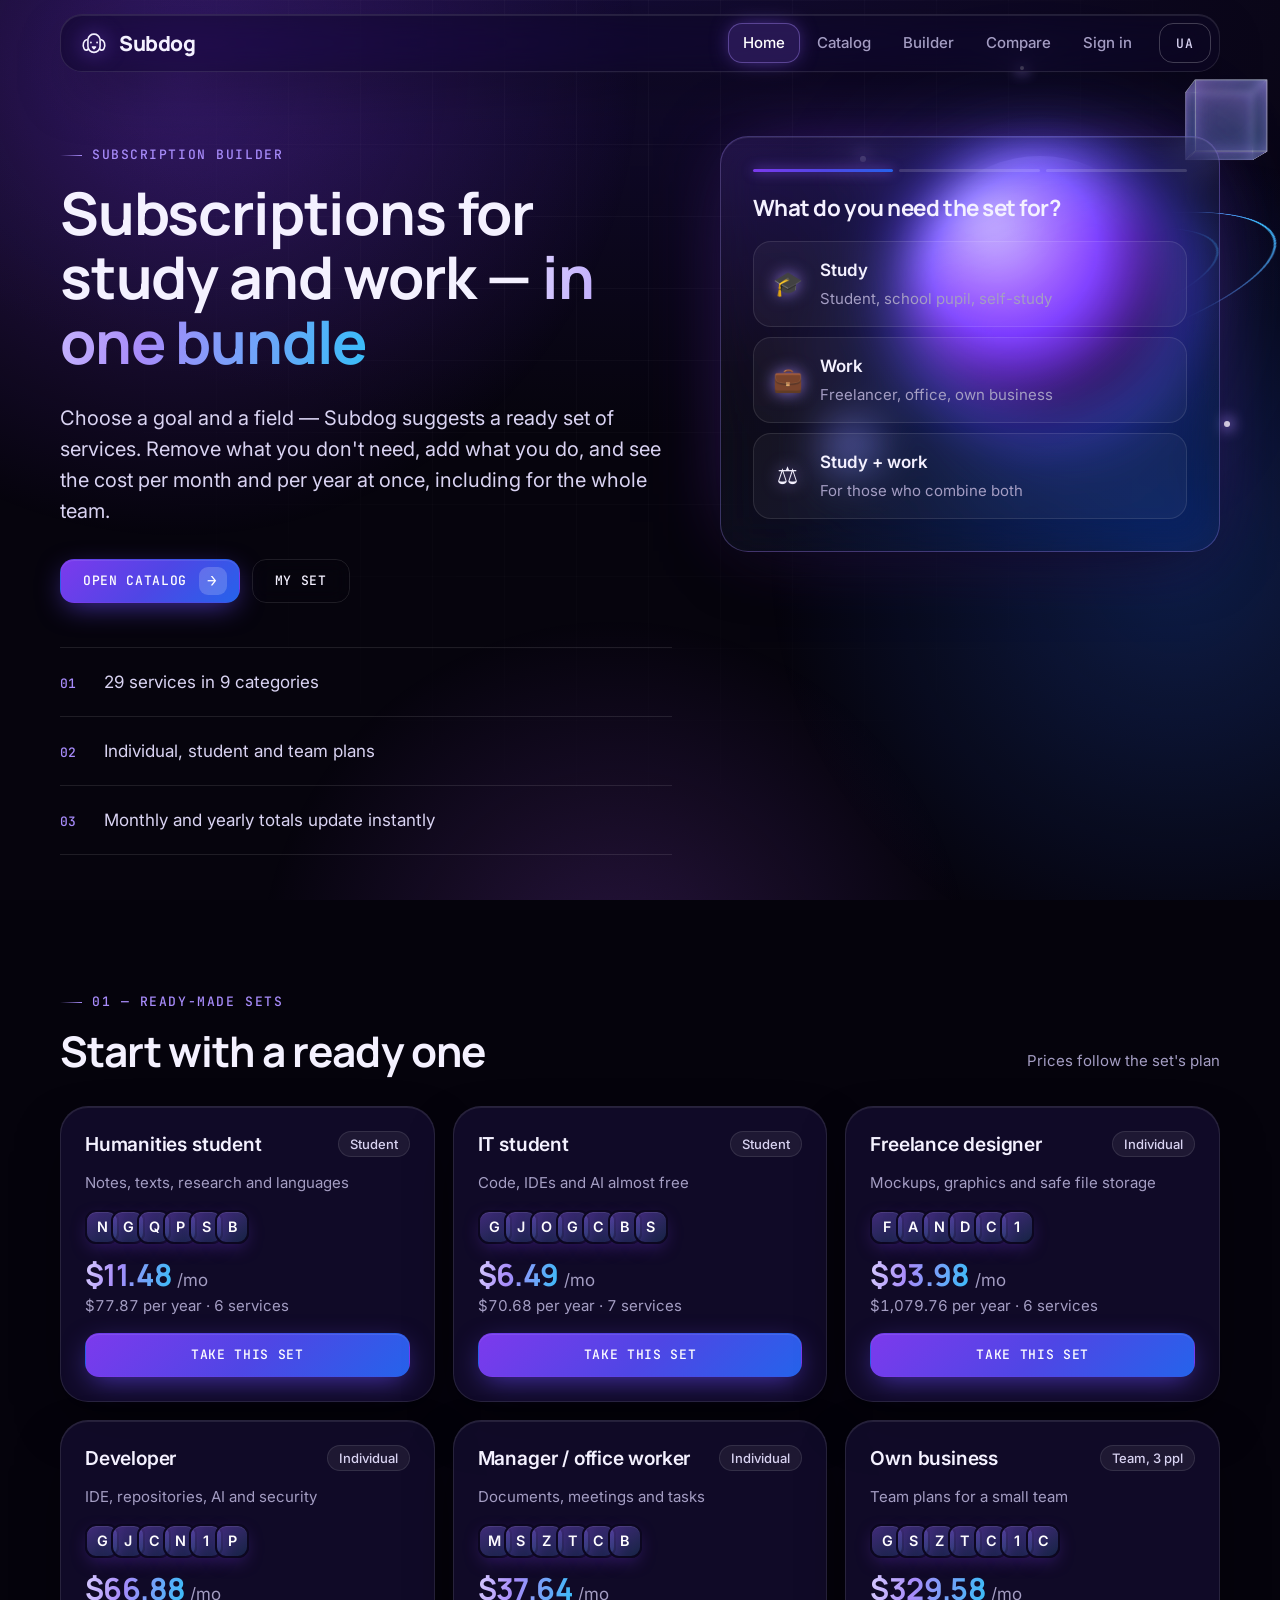
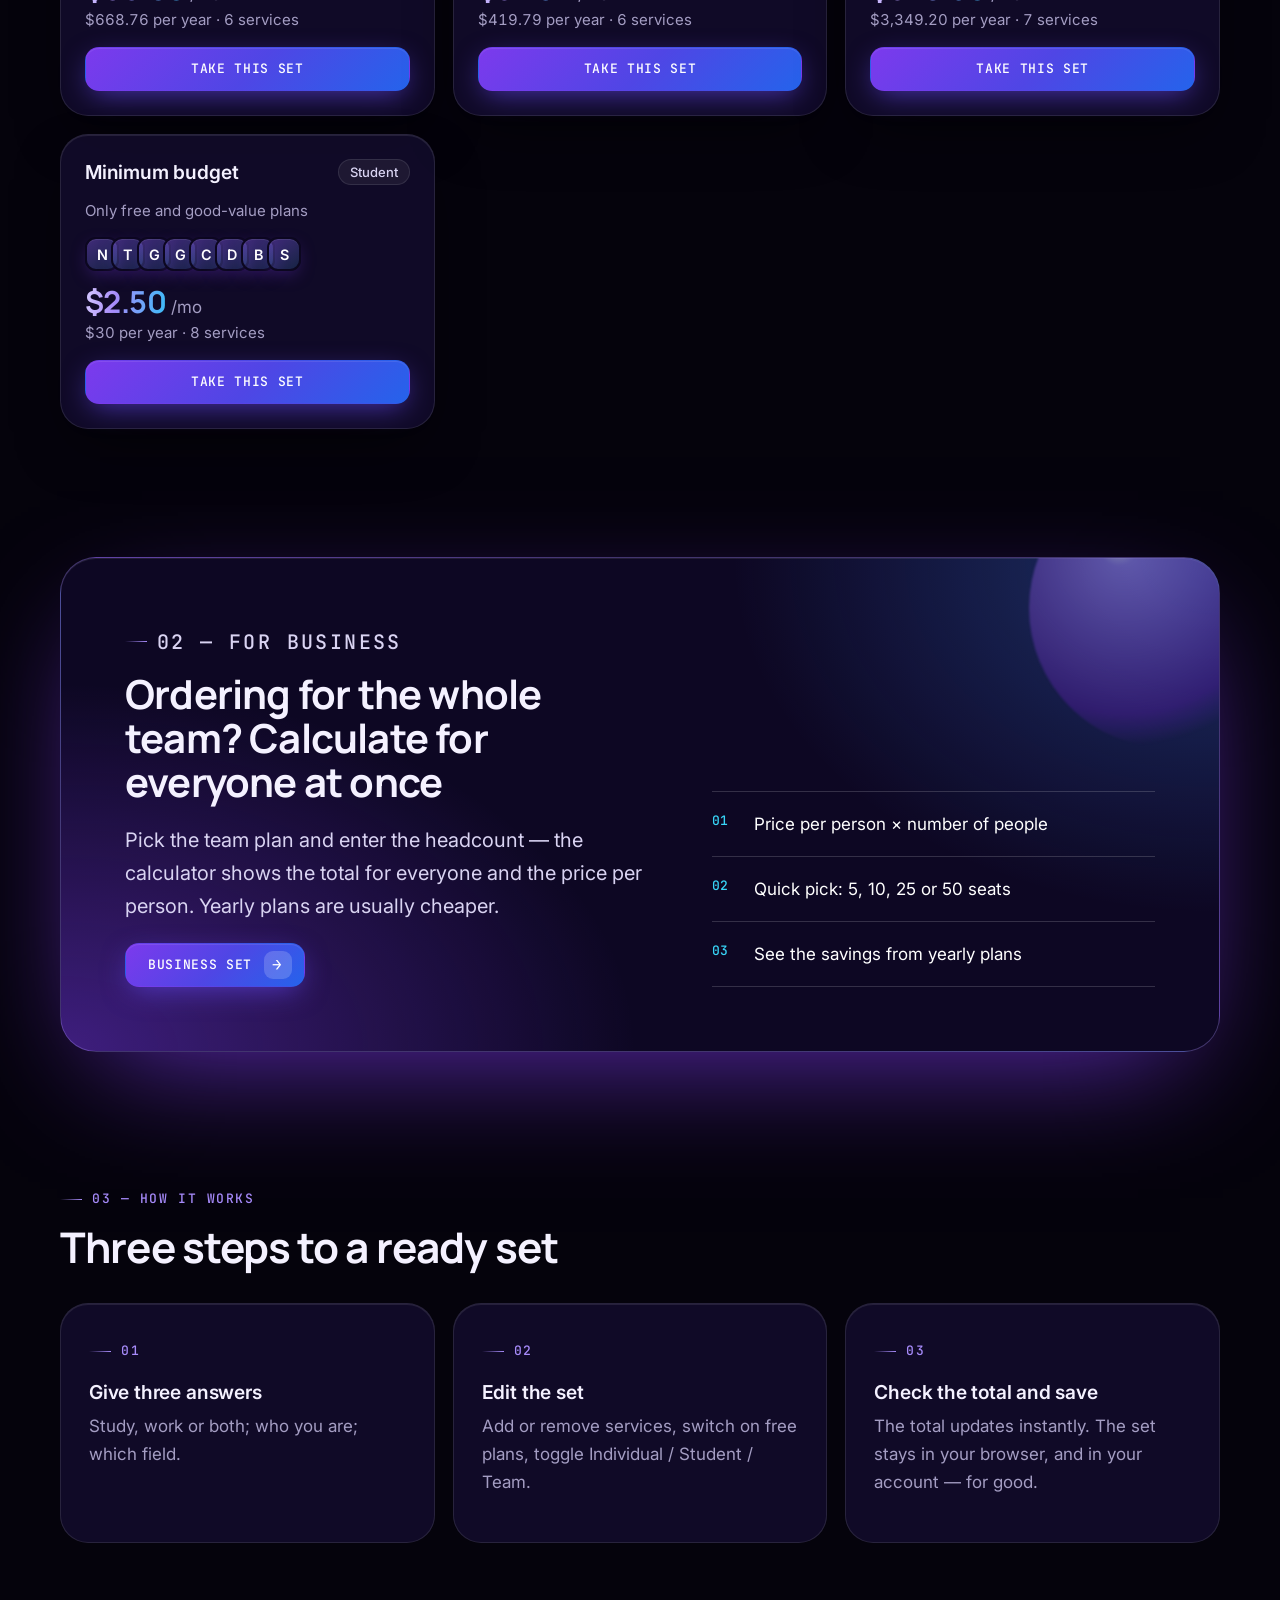
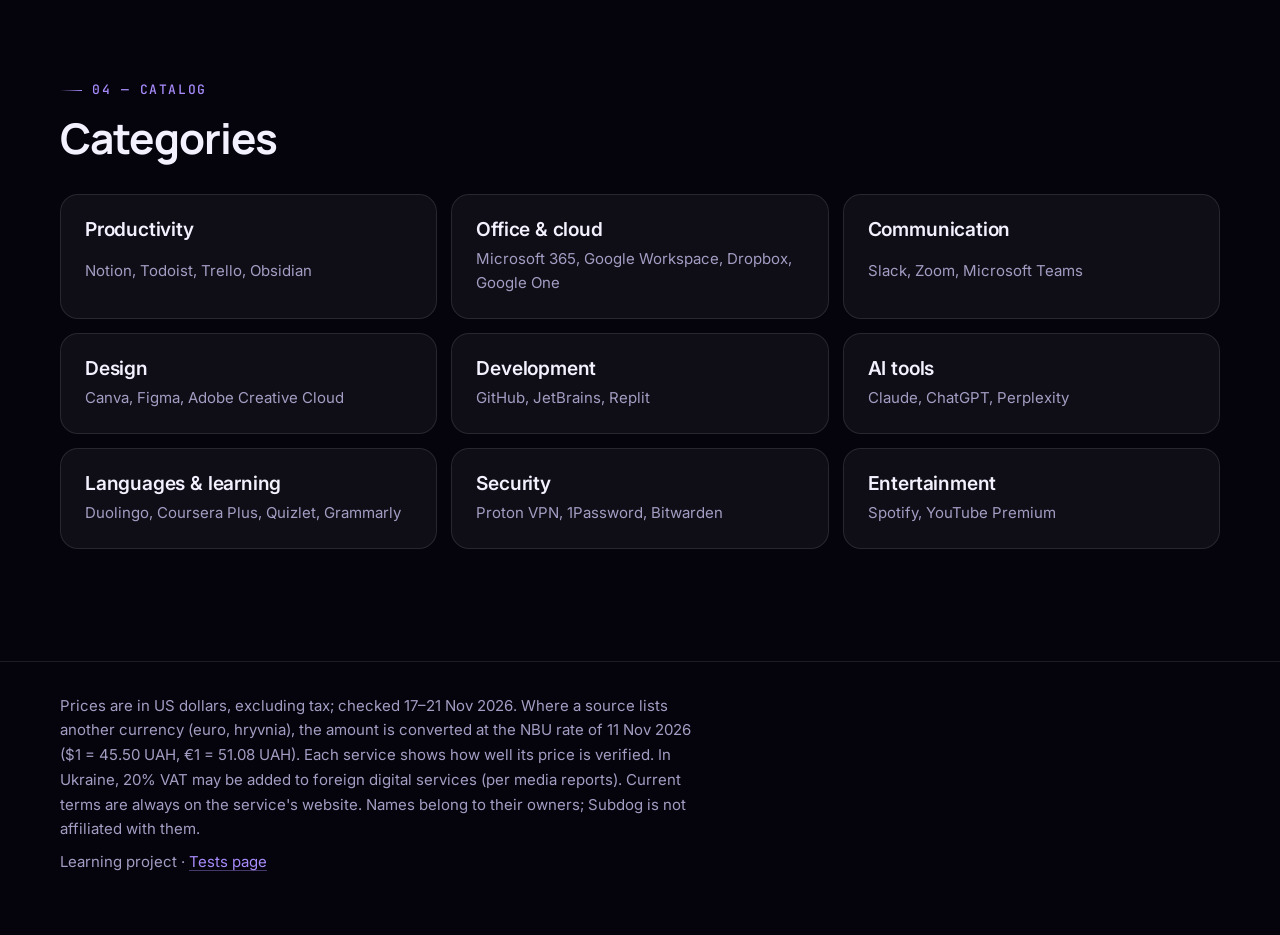
==== index.html @ c16bf285 "Move site files to the repository root so index.html is served at / Adds .gitignore (server-data, .v" ====
<!doctype html>
<html lang="uk">
<head>
  <meta charset="utf-8">
  <meta name="viewport" content="width=device-width, initial-scale=1">
  <title>Subdog — конструктор комплекту підписок</title>
  <meta name="description" content="Оберіть мету й сферу — Subdog збере комплект підписок для навчання й роботи та порахує вартість на місяць і на рік, у тому числі для команди.">
  <meta name="theme-color" content="#05030c">
  <link rel="icon" href="data:image/svg+xml,%3Csvg xmlns='http://www.w3.org/2000/svg' viewBox='0 0 100 100'%3E%3Ctext y='.9em' font-size='90'%3E%F0%9F%90%B6%3C/text%3E%3C/svg%3E">

  <!-- Manrope (заголовки), Inter (текст), JetBrains Mono (підписи) — усі мають кирилицю. Без інтернету працюють запасні Helvetica Neue / Arial. -->
  <link rel="preconnect" href="https://fonts.googleapis.com">
  <link rel="preconnect" href="https://fonts.gstatic.com" crossorigin>
  <link rel="stylesheet" href="https://fonts.googleapis.com/css2?family=Manrope:wght@500;600;700;800&amp;family=Inter:wght@300;400;500;600&amp;family=JetBrains+Mono:wght@400;500&amp;display=swap">

  <link rel="stylesheet" href="css/tokens.css">
  <link rel="stylesheet" href="css/base.css">
  <link rel="stylesheet" href="css/components.css">
  <link rel="stylesheet" href="css/pages.css">
</head>
<body>
  <div class="ambient" aria-hidden="true"><span class="blob b1"></span><span class="blob b2"></span><span class="blob b3"></span><span class="grid-lines"></span><span class="grain"></span></div>
  <a class="skip" href="#app" data-i18n="Перейти до вмісту">Перейти до вмісту</a>

  <header class="site-header" id="siteHeader">
    <div class="wrap">
      <div class="bar">
        <a class="logo" href="#/" aria-label="Subdog — на головну" data-i18n-label="Subdog — на головну">
          <svg viewBox="0 0 32 32" fill="none" stroke="currentColor" stroke-width="1.7" stroke-linecap="round" stroke-linejoin="round" aria-hidden="true">
            <path d="M8 12.5c-3 .8-4.6 5.5-2.6 9.5 1 2 3.4 2.2 4.4.4"/>
            <path d="M24 12.5c3 .8 4.6 5.5 2.6 9.5-1 2-3.4 2.2-4.4.4"/>
            <path d="M9.5 12c1-3.4 3.9-5.5 6.5-5.5s5.5 2.1 6.5 5.5v7.5c0 3.9-3 6.5-6.5 6.5s-6.5-2.6-6.5-6.5z"/>
            <circle cx="12.7" cy="15.5" r="1" fill="currentColor" stroke="none"/>
            <circle cx="19.3" cy="15.5" r="1" fill="currentColor" stroke="none"/>
            <path d="M14.4 20.2h3.2l-1.6 1.9z" fill="currentColor"/>
          </svg>
          Subdog
        </a>
        <button class="menu-btn" id="menuBtn" type="button" aria-expanded="false" aria-controls="nav">Меню</button>
        <nav class="nav" id="nav" aria-label="Основна навігація" data-i18n-label="Основна навігація"></nav>
        <button class="lang-btn" id="langBtn" type="button" aria-label="Switch to English" title="English">EN</button>
      </div>
    </div>
  </header>

  <main id="app" tabindex="-1"><div class="wrap"><p class="muted" data-i18n="Завантаження…">Завантаження…</p></div></main>

  <footer class="site-footer">
    <div class="wrap">
      <p id="footNote">Ціни орієнтовні — звіряйте їх на сайтах сервісів. Назви належать їхнім власникам; Subdog з ними не пов'язаний.</p>
      <p><span data-i18n="Навчальний проєкт">Навчальний проєкт</span> · <a href="tests.html" data-i18n="Сторінка тестів">Сторінка тестів</a></p>
    </div>
  </footer>

  <dialog id="dlg" aria-labelledby="dlgTitle"></dialog>
  <div id="toast" role="status" aria-live="polite"></div>

  <script src="data/catalog.js"></script>
  <script src="js/calc.js"></script>
  <script src="js/i18n.js"></script>
  <script src="js/api.js"></script>
  <script src="js/app.js"></script>
</body>
</html>
---- css/tokens.css ----
/* 1. ТОКЕНИ — кольори, шрифти, розміри, радіуси, ефекти.
   Стиль: темний «преміум-AI»: майже чорний фон із глибоким фіолетовим, світіння violet + electric blue,
   скляні (glassmorphism) поверхні, великі виразні заголовки. */
:root {
  color-scheme: dark;

  /* Тло й поверхні */
  --bg: #05030c;
  --bg-2: #0c0720;
  --glass: rgba(255, 255, 255, 0.045);
  --glass-2: rgba(255, 255, 255, 0.08);
  --soft: rgba(255, 255, 255, 0.06);

  /* Текст і лінії */
  --ink: #f4f1ff;
  --ink-2: #d9d3f2;
  --muted: #a49dc3;               /* контраст на фоні ≈ 8:1 */
  --line: rgba(255, 255, 255, 0.1);
  --line-strong: rgba(255, 255, 255, 0.22);

  /* Акценти */
  --violet: #8b5cf6;
  --violet-2: #a78bfa;
  --blue: #3b82f6;
  --cyan: #38d5f8;
  --grad: linear-gradient(135deg, #7c3aed 0%, #4f46e5 52%, #2563eb 100%);
  --grad-text: linear-gradient(100deg, #d8ccff 0%, #a78bfa 38%, #38bdf8 100%);
  --glow-violet: 0 0 48px rgba(124, 58, 237, 0.5);
  --glow-blue: 0 0 48px rgba(59, 130, 246, 0.4);

  /* Стани */
  --good-bg: rgba(56, 213, 248, 0.14);
  --good: #7be3fb;
  --warn-bg: rgba(251, 191, 36, 0.14);
  --warn: #fcd34d;
  --bad-bg: rgba(251, 113, 133, 0.14);
  --bad: #fda4af;

  /* Шрифти: Manrope — заголовки (геометричний, з кирилицею), Inter — текст, JetBrains Mono — підписи */
  --font-display: "Manrope", "Inter", "Helvetica Neue", Arial, sans-serif;
  --font-sans: "Inter", "Helvetica Neue", Helvetica, Arial, "Segoe UI", system-ui, sans-serif;
  --font-mono: "JetBrains Mono", ui-monospace, "SF Mono", Consolas, monospace;

  --ls-display: -0.02em;
  --ls-text: -0.01em;

  /* Розміри тексту */
  --fs-xs: 0.8125rem;
  --fs-sm: 0.9375rem;
  --fs-base: 1.0625rem;
  --fs-lg: 1.25rem;
  --fs-h3: 1.2rem;
  --fs-h2: clamp(1.5rem, 3.3vw, 2.7rem);
  --fs-h1: clamp(1.9rem, 6vw, 4.2rem);

  /* Форма й ритм */
  --r-s: 12px;
  --r-m: 18px;
  --r-l: 28px;
  --gutter: 20px;
  --max: 1200px;
  --tap: 44px;

  /* Скло */
  --glass-blur: blur(22px) saturate(150%);
  --glass-edge: inset 0 1px 0 rgba(255, 255, 255, 0.09);
  --shadow-float: 0 24px 60px -20px rgba(0, 0, 0, 0.7);
  --ease: cubic-bezier(0.22, 1, 0.36, 1);
}
---- css/base.css ----
/* 2. БАЗА — скидання, типографіка, амбієнтне тло, доступність. */
*, *::before, *::after { box-sizing: border-box; }
html { scroll-behavior: smooth; -webkit-text-size-adjust: 100%; background: var(--bg); }
body {
  margin: 0;
  background: var(--bg);
  color: var(--ink);
  font: 400 var(--fs-base)/1.65 var(--font-sans);
  -webkit-font-smoothing: antialiased;
  text-rendering: optimizeLegibility;
  min-height: 100vh;
  overflow-x: hidden;
}
h1, h2, h3, h4 { margin: 0 0 0.5em; text-transform: none; }
h1, h2 { font-family: var(--font-display); font-weight: 700; letter-spacing: var(--ls-display); line-height: 1.1; overflow-wrap: break-word; hyphens: manual; font-kerning: normal; }
h1 { font-size: var(--fs-h1); }
h2 { font-size: var(--fs-h2); }
h3 { font-size: var(--fs-h3); font-weight: 600; letter-spacing: var(--ls-text); line-height: 1.25; }
p { margin: 0 0 1em; }
a { color: var(--violet-2); text-decoration-color: rgba(167, 139, 250, 0.4); text-underline-offset: 3px; transition: color 0.2s; }
a:hover { color: #fff; text-decoration-color: currentColor; }
s { color: var(--muted); }
b, strong { font-weight: 600; }
.muted { color: var(--muted); }
.small { font-size: var(--fs-sm); }
.num { font-variant-numeric: tabular-nums; }
.grad { background: var(--grad-text); -webkit-background-clip: text; background-clip: text; color: transparent; -webkit-text-fill-color: transparent; }
::selection { background: rgba(139, 92, 246, 0.5); color: #fff; }

:focus-visible { outline: 2px solid var(--cyan); outline-offset: 3px; border-radius: 8px; }
main:focus { outline: none; }
.skip { position: absolute; left: -999px; top: 8px; background: #fff; color: #000; padding: 10px 14px; border-radius: var(--r-s); z-index: 100; }
.skip:focus { left: 8px; }
.wrap { max-width: var(--max); margin: 0 auto; padding: 0 var(--gutter); }

main { display: block; position: relative; z-index: 1; padding: 24px 0 112px; min-height: 70vh; }

/* Амбієнтне світло: два дрейфуючі сяйва, тонка сітка й зерно */
.ambient { position: fixed; inset: 0; z-index: 0; overflow: hidden; pointer-events: none; background: radial-gradient(120% 80% at 50% 0%, #120a30 0%, var(--bg) 60%); }
.ambient .blob { position: absolute; border-radius: 50%; will-change: transform; }
.ambient .b1 { width: 72vmax; height: 72vmax; left: -22vmax; top: -30vmax; background: radial-gradient(closest-side, rgba(124, 58, 237, 0.34), transparent); animation: drift1 28s ease-in-out infinite alternate; }
.ambient .b2 { width: 64vmax; height: 64vmax; right: -24vmax; top: 12vmax; background: radial-gradient(closest-side, rgba(37, 99, 235, 0.26), transparent); animation: drift2 34s ease-in-out infinite alternate; }
.ambient .b3 { width: 56vmax; height: 56vmax; left: 20vmax; bottom: -34vmax; background: radial-gradient(closest-side, rgba(168, 85, 247, 0.2), transparent); animation: drift1 40s ease-in-out infinite alternate-reverse; }
.ambient .grid-lines { position: absolute; inset: 0; background-image: linear-gradient(rgba(255, 255, 255, 0.035) 1px, transparent 1px), linear-gradient(90deg, rgba(255, 255, 255, 0.035) 1px, transparent 1px); background-size: 72px 72px; -webkit-mask-image: radial-gradient(ellipse at 50% 20%, #000 0%, transparent 72%); mask-image: radial-gradient(ellipse at 50% 20%, #000 0%, transparent 72%); }
.ambient .grain { position: absolute; inset: 0; opacity: 0.08; mix-blend-mode: overlay; background-image: url("data:image/svg+xml;utf8,<svg xmlns='http://www.w3.org/2000/svg' width='160' height='160'><filter id='n'><feTurbulence type='fractalNoise' baseFrequency='.8' numOctaves='2' stitchTiles='stitch'/><feColorMatrix values='0 0 0 0 1  0 0 0 0 1  0 0 0 0 1  0 0 0 .6 0'/></filter><rect width='100%' height='100%' filter='url(%23n)'/></svg>"); }
@keyframes drift1 { from { transform: translate3d(0, 0, 0) scale(1); } to { transform: translate3d(8vmax, 6vmax, 0) scale(1.12); } }
@keyframes drift2 { from { transform: translate3d(0, 0, 0) scale(1.05); } to { transform: translate3d(-8vmax, 4vmax, 0) scale(0.95); } }

/* Скролбари у стилі теми */
/* Chrome/Edge: повністю свій скролбар (без стрілок). Firefox: стандартні властивості. */
::-webkit-scrollbar { width: 12px; height: 12px; }
::-webkit-scrollbar-button { display: none; width: 0; height: 0; }
::-webkit-scrollbar-track { background: transparent; }
::-webkit-scrollbar-thumb { background: rgba(167, 139, 250, 0.32); border-radius: 10px; border: 3px solid transparent; background-clip: padding-box; }
::-webkit-scrollbar-thumb:hover { background: rgba(167, 139, 250, 0.6); background-clip: padding-box; }
::-webkit-scrollbar-corner { background: transparent; }
@supports not selector(::-webkit-scrollbar) {
  * { scrollbar-width: thin; scrollbar-color: rgba(167, 139, 250, 0.4) transparent; }
}

@media (max-width: 600px) {
  :root { --gutter: 16px; }
  main { padding-bottom: 72px; }
}
@media (prefers-reduced-motion: reduce) {
  html { scroll-behavior: auto; }
  * { transition: none !important; animation: none !important; }
}
---- css/components.css ----
/* 3. КОМПОНЕНТИ — скляні картки, кнопки зі світінням, форми, теги, таблиці, діалог. */

/* ---------- Кнопки ---------- */
.btn {
  appearance: none; position: relative; display: inline-flex; align-items: center; justify-content: center; gap: 10px;
  min-height: var(--tap); padding: 0 22px; border: 1px solid var(--line); border-radius: 14px;
  background: var(--glass-2); color: var(--ink); cursor: pointer; text-decoration: none; line-height: 1.2;
  font: 500 var(--fs-xs)/1.2 var(--font-mono); text-transform: uppercase; letter-spacing: 0.05em;
  -webkit-backdrop-filter: blur(10px); backdrop-filter: blur(10px); box-shadow: var(--glass-edge);
  transition: transform 0.25s var(--ease), box-shadow 0.25s var(--ease), border-color 0.25s, background 0.25s, filter 0.25s;
}
.btn:hover { color: #fff; border-color: rgba(167, 139, 250, 0.6); background: rgba(139, 92, 246, 0.16); transform: translateY(-2px); box-shadow: var(--glass-edge), 0 10px 30px -8px rgba(124, 58, 237, 0.55); }
.btn:active { transform: translateY(0); }
.btn.primary { background: var(--grad); border-color: transparent; color: #fff; box-shadow: var(--glass-edge), 0 8px 28px -6px rgba(99, 70, 235, 0.7); }
.btn.primary:hover { filter: brightness(1.15); box-shadow: var(--glass-edge), 0 14px 40px -6px rgba(99, 70, 235, 0.95); }
.btn.ghost { background: transparent; box-shadow: none; }
.btn.ghost:hover { background: rgba(139, 92, 246, 0.12); }
.btn.danger { background: transparent; color: var(--bad); box-shadow: none; }
.btn.danger:hover { background: var(--bad-bg); border-color: var(--bad); color: var(--bad); box-shadow: none; }
.btn.on { background: var(--good-bg); border-color: rgba(56, 213, 248, 0.5); color: var(--good); box-shadow: 0 0 24px -6px rgba(56, 213, 248, 0.5); }
.btn.sm { min-height: 36px; padding: 0 15px; border-radius: 12px; }
.btn.block { width: 100%; }
.btn[disabled] { opacity: 0.4; cursor: not-allowed; transform: none; box-shadow: none; filter: none; }
.btn .arrow { display: inline-grid; place-items: center; width: 28px; height: 28px; margin: 0 -10px 0 2px; border-radius: 9px; background: rgba(255, 255, 255, 0.18); color: #fff; font-size: 1rem; transition: transform 0.3s var(--ease); }
.btn:hover .arrow { transform: translateX(3px); }

/* ---------- Скляні поверхні ---------- */
.card {
  position: relative; background: var(--glass); border: 1px solid var(--line); border-radius: var(--r-l); padding: 24px;
  backdrop-filter: var(--glass-blur); -webkit-backdrop-filter: var(--glass-blur); box-shadow: var(--glass-edge), var(--shadow-float);
  transition: transform 0.35s var(--ease), border-color 0.3s, box-shadow 0.35s var(--ease);
}
/* «прожектор» за курсором: --mx/--my виставляє app.js */
.card::before { content: ""; position: absolute; inset: 0; border-radius: inherit; pointer-events: none; opacity: 0; transition: opacity 0.35s; background: radial-gradient(380px circle at var(--mx, 50%) var(--my, 0%), rgba(167, 139, 250, 0.13), transparent 62%); }
.card:hover::before { opacity: 1; }
.card.soft { background: var(--glass-2); }
.grid { display: grid; gap: 18px; }
.grid.cols-2 { grid-template-columns: repeat(2, minmax(0, 1fr)); }
.grid.cols-3 { grid-template-columns: repeat(3, minmax(0, 1fr)); }
.grid.auto { grid-template-columns: repeat(auto-fill, minmax(280px, 1fr)); }
.row { display: flex; gap: 12px; align-items: center; flex-wrap: wrap; }
.row.between { justify-content: space-between; }
.stack > * + * { margin-top: 12px; }
.eyebrow { display: inline-flex; align-items: center; gap: 10px; font: 500 var(--fs-xs)/1.4 var(--font-mono); text-transform: uppercase; letter-spacing: 0.12em; color: var(--violet-2); margin-bottom: 16px; }
.eyebrow::before { content: ""; width: 22px; height: 1px; background: linear-gradient(90deg, transparent, var(--violet-2)); }
.notice { padding: 12px 16px; border-radius: var(--r-s); background: var(--warn-bg); color: var(--warn); border: 1px solid rgba(251, 191, 36, 0.25); font-size: var(--fs-sm); font-weight: 500; }
.notice.good { background: var(--good-bg); color: var(--good); border-color: rgba(56, 213, 248, 0.28); }
.empty { text-align: center; padding: 56px 16px; color: var(--muted); }
.empty .big { font-size: 2.4rem; filter: saturate(0.7) drop-shadow(0 0 18px rgba(139, 92, 246, 0.7)); }

/* ---------- Теги ---------- */
.tag { display: inline-flex; align-items: center; gap: 4px; padding: 3px 11px; border-radius: 999px; font-size: var(--fs-xs); font-weight: 500; background: var(--soft); border: 1px solid var(--line); color: var(--ink-2); white-space: nowrap; line-height: 1.4; }
.tag.good { background: var(--good-bg); border-color: rgba(56, 213, 248, 0.3); color: var(--good); }
.tag.brand { background: rgba(139, 92, 246, 0.16); border-color: rgba(167, 139, 250, 0.45); color: #ddd2ff; }
.tag.warn { background: var(--warn-bg); border-color: rgba(251, 191, 36, 0.3); color: var(--warn); }
.tag.bad { background: var(--bad-bg); border-color: rgba(251, 113, 133, 0.3); color: var(--bad); }
.badges { display: flex; gap: 6px; flex-wrap: wrap; min-height: 26px; }
.pill { background: var(--grad); color: #fff; font: 500 0.6875rem/1 var(--font-mono); min-width: 20px; height: 20px; padding: 0 6px; border-radius: 999px; display: inline-grid; place-items: center; box-shadow: 0 0 14px rgba(124, 58, 237, 0.7); }
.pill:empty { display: none; }

/* ---------- Монограма сервісу ---------- */
.mono { width: 48px; height: 48px; flex: none; border-radius: 15px; display: grid; place-items: center; font-weight: 600; font-size: 1.15rem; color: #fff; background: linear-gradient(145deg, rgba(139, 92, 246, 0.4), rgba(56, 189, 248, 0.14)); border: 1px solid rgba(255, 255, 255, 0.16); box-shadow: var(--glass-edge), 0 6px 20px -8px rgba(124, 58, 237, 0.7); }
.mono.sm { width: 34px; height: 34px; border-radius: 11px; font-size: 0.9rem; }
.mono.lg { width: 76px; height: 76px; border-radius: 22px; font-size: 2rem; }
.monos { display: flex; }
.monos .mono { margin-left: -8px; border: 2px solid var(--bg-2); }
.monos .mono:first-child { margin-left: 0; }

/* ---------- Форми ---------- */
label { font-weight: 500; font-size: var(--fs-sm); color: var(--ink-2); }
input[type="text"], input[type="email"], input[type="password"], input[type="number"], input[type="url"], input[type="search"], select, textarea {
  width: 100%; min-height: var(--tap); font: inherit; color: var(--ink); background: rgba(255, 255, 255, 0.05); border: 1px solid var(--line-strong); border-radius: 14px; padding: 9px 14px;
  transition: border-color 0.2s, box-shadow 0.2s, background 0.2s;
}
select option { background: #120a30; color: var(--ink); }
textarea { min-height: 96px; resize: vertical; }
input:focus-visible, select:focus-visible, textarea:focus-visible { outline: none; border-color: var(--violet-2); background: rgba(139, 92, 246, 0.08); box-shadow: 0 0 0 3px rgba(139, 92, 246, 0.28), 0 0 28px -4px rgba(139, 92, 246, 0.6); }
input::placeholder, textarea::placeholder { color: #7f78a0; }
.field { display: grid; gap: 6px; margin-bottom: 16px; }
.field .hint { font-size: var(--fs-xs); color: var(--muted); }
.check { display: flex; gap: 12px; align-items: center; font-size: var(--fs-sm); font-weight: 500; cursor: pointer; min-height: 32px; color: var(--ink-2); }
.check input { width: 22px; height: 22px; accent-color: var(--violet); flex: none; }
input[type="range"] { width: 100%; accent-color: var(--violet); }
.form-error { color: var(--bad); background: var(--bad-bg); border: 1px solid rgba(251, 113, 133, 0.3); padding: 10px 14px; border-radius: var(--r-s); font-weight: 500; font-size: var(--fs-sm); margin: 0 0 14px; }
.form-grid { display: grid; grid-template-columns: 1fr 1fr; gap: 0 16px; }

.seg { display: flex; background: rgba(255, 255, 255, 0.05); border: 1px solid var(--line); border-radius: 16px; padding: 4px; gap: 2px; width: 100%; }
.seg button { flex: 1; appearance: none; border: 1px solid transparent; font: inherit; font-weight: 500; font-size: var(--fs-sm); color: var(--muted); background: transparent; min-height: 40px; padding: 0 8px; border-radius: 12px; cursor: pointer; white-space: nowrap; transition: color 0.2s, background 0.25s, box-shadow 0.25s; }
.seg button:hover { color: var(--ink); }
.seg button[aria-pressed="true"] { color: #fff; background: rgba(139, 92, 246, 0.28); border-color: rgba(167, 139, 250, 0.5); box-shadow: 0 0 22px -4px rgba(139, 92, 246, 0.7); }
.stepper { display: inline-flex; align-items: center; gap: 8px; }
.stepper input { width: 80px; text-align: center; }
.stepper .btn { min-width: var(--tap); padding: 0; font-size: 1.1rem; }

.chips { display: flex; gap: 8px; flex-wrap: wrap; }
.chip { appearance: none; border: 1px solid var(--line-strong); background: rgba(255, 255, 255, 0.04); font: inherit; font-weight: 500; font-size: var(--fs-sm); min-height: 38px; padding: 0 15px; border-radius: 999px; cursor: pointer; color: var(--ink-2); transition: transform 0.25s var(--ease), border-color 0.2s, background 0.2s, box-shadow 0.25s; }
.chip:hover { border-color: var(--violet-2); color: #fff; transform: translateY(-1px); }
.chip[aria-pressed="true"] { background: var(--grad); border-color: transparent; color: #fff; box-shadow: 0 6px 22px -6px rgba(99, 70, 235, 0.8); }

/* ---------- Таблиці ---------- */
.table-wrap { overflow-x: auto; }
table { width: 100%; border-collapse: collapse; }
th, td { text-align: left; padding: 14px 12px; border-bottom: 1px solid var(--line); vertical-align: top; }
thead th { font: 500 var(--fs-xs)/1.3 var(--font-mono); color: var(--violet-2); text-transform: uppercase; letter-spacing: 0.08em; }
tbody th { font-weight: 500; color: var(--muted); width: 220px; }
tbody tr { transition: background 0.2s; }
tbody tr:hover td, tbody tr:hover th { background: rgba(139, 92, 246, 0.06); }
td.best { background: var(--good-bg); color: var(--good); font-weight: 600; box-shadow: inset 0 0 24px rgba(56, 213, 248, 0.08); }
.cmp td, .cmp th { min-width: 170px; }
.price-table td:first-child, .price-table th:first-child { white-space: nowrap; }

/* ---------- Діалог й сповіщення ---------- */
dialog { border: 1px solid var(--line-strong); border-radius: 30px; padding: 30px; background: rgba(16, 10, 40, 0.88); -webkit-backdrop-filter: blur(30px) saturate(160%); backdrop-filter: blur(30px) saturate(160%); color: var(--ink); width: min(580px, calc(100vw - 32px)); box-shadow: 0 40px 120px rgba(0, 0, 0, 0.7), 0 0 80px -20px rgba(124, 58, 237, 0.55), var(--glass-edge); max-height: calc(100vh - 32px); overflow: auto; }
dialog[open] { animation: pop 0.35s var(--ease); }
dialog::backdrop { background: rgba(3, 1, 10, 0.7); -webkit-backdrop-filter: blur(6px); backdrop-filter: blur(6px); }
dialog h2 { font-size: 1.5rem; }
.dlg-actions { display: flex; justify-content: flex-end; gap: 8px; margin-top: 12px; }
@keyframes pop { from { opacity: 0; transform: translateY(14px) scale(0.97); } to { opacity: 1; transform: none; } }
#toast { position: fixed; left: 50%; bottom: 24px; transform: translateX(-50%) translateY(20px); background: rgba(22, 14, 54, 0.9); -webkit-backdrop-filter: blur(16px); backdrop-filter: blur(16px); border: 1px solid rgba(167, 139, 250, 0.45); color: #fff; padding: 12px 22px; border-radius: 16px; font-size: var(--fs-sm); font-weight: 500; opacity: 0; pointer-events: none; transition: opacity 0.25s, transform 0.3s var(--ease); z-index: 50; max-width: calc(100vw - 32px); text-align: center; box-shadow: 0 12px 40px rgba(0, 0, 0, 0.6), 0 0 30px -6px rgba(124, 58, 237, 0.7); }
#toast.show { opacity: 1; transform: translateX(-50%) translateY(0); }

.tabs { display: flex; gap: 8px; margin-bottom: 20px; }
.kbd { font: 400 0.85em var(--font-mono); background: rgba(255, 255, 255, 0.08); color: var(--ink); padding: 2px 7px; border-radius: 7px; }
---- css/pages.css ----
/* 4. СТОРІНКИ — шапка, головна (3D-герой), каталог, конструктор, футер, адаптив. */

/* ---------- Шапка: плаваюча скляна «таблетка» ---------- */
.site-header { position: sticky; top: 0; z-index: 30; padding: 14px 0 0; pointer-events: none; }
.site-header .bar { pointer-events: auto; display: flex; align-items: center; gap: 12px; background: rgba(14, 9, 34, 0.55); backdrop-filter: var(--glass-blur); -webkit-backdrop-filter: var(--glass-blur); border: 1px solid var(--line); border-radius: 22px; padding: 8px 8px 8px 18px; box-shadow: var(--glass-edge), var(--shadow-float); }
.logo { display: flex; align-items: center; gap: 10px; text-decoration: none; font: 800 1.3rem/1 var(--font-display); letter-spacing: var(--ls-display); color: var(--ink); }
.logo svg { width: 30px; height: 30px; filter: drop-shadow(0 0 10px rgba(139, 92, 246, 0.9)); }
.logo:hover { color: #fff; }
.nav { display: flex; gap: 2px; margin-left: auto; align-items: center; }
.nav a { white-space: nowrap; text-decoration: none; color: var(--muted); font-size: var(--fs-sm); font-weight: 500; min-height: 40px; padding: 0 14px; border-radius: 14px; display: inline-flex; align-items: center; gap: 8px; border: 1px solid transparent; transition: color 0.2s, background 0.25s, border-color 0.25s, box-shadow 0.25s; }
.nav a:hover { color: #fff; background: rgba(255, 255, 255, 0.06); }
.nav a[aria-current="page"] { color: #fff; background: rgba(139, 92, 246, 0.2); border-color: rgba(167, 139, 250, 0.4); box-shadow: 0 0 22px -6px rgba(139, 92, 246, 0.8); }
.lang-btn { appearance: none; cursor: pointer; flex: none; min-height: 40px; min-width: 52px; padding: 0 12px; border-radius: 14px; border: 1px solid var(--line-strong); background: transparent; color: var(--ink-2); font: 500 var(--fs-xs)/1 var(--font-mono); letter-spacing: 0.08em; transition: border-color 0.2s, background 0.2s, color 0.2s; }
.lang-btn:hover { border-color: var(--violet-2); color: #fff; background: rgba(139, 92, 246, 0.14); }
.menu-btn { display: none; margin-left: auto; appearance: none; border: 1px solid rgba(167, 139, 250, 0.4); cursor: pointer; min-height: 44px; min-width: 44px; padding: 0 16px; border-radius: 14px; background: rgba(139, 92, 246, 0.2); color: #fff; font: 500 var(--fs-xs)/1 var(--font-mono); text-transform: uppercase; letter-spacing: 0.08em; }
.site-footer { position: relative; z-index: 1; border-top: 1px solid var(--line); padding: 32px 0 52px; color: var(--muted); font-size: var(--fs-sm); }
.site-footer p { margin: 0 0 8px; max-width: 72ch; }

/* ---------- Спільні блоки сторінок ---------- */
.page-title { padding: 44px 0 30px; }
.page-title h1 { font-size: clamp(1.8rem, 5vw, 3.4rem); margin: 0; }
.section { margin-top: 128px; }
.section-head { display: flex; justify-content: space-between; align-items: end; gap: 16px; margin-bottom: 32px; flex-wrap: wrap; }
.section-head h2 { margin: 0; }

/* ---------- Головна: герой із 3D-формами ---------- */
.hero { padding-top: 40px; }
.hero-top { display: grid; grid-template-columns: 1.1fr 0.9fr; gap: 48px; align-items: start; }
.hero h1 { font-size: clamp(1.9rem, 4.6vw, 3.9rem); margin-bottom: 28px; }
@media (max-width: 1000px) { .hero h1 { font-size: clamp(1.9rem, 8vw, 3.4rem); } }
.hero .lead { font-size: var(--fs-lg); line-height: 1.55; color: var(--ink-2); max-width: 31em; margin-bottom: 32px; }
.hero .facts { list-style: none; margin: 44px 0 0; padding: 0; }
/* Майстер — одразу на першому екрані; 3D-композиція світиться з-за скляної картки */
.hero-side { position: relative; }
.hero-side .hero-art { position: absolute; width: 100%; max-width: none; right: -14%; top: -24%; margin: 0; z-index: 0; pointer-events: none; }
.hero-side .wizard { position: relative; z-index: 2; }
.hero .facts li { display: flex; gap: 18px; align-items: baseline; padding: 20px 0; border-bottom: 1px solid var(--line); color: var(--ink-2); }
.hero .facts li:first-child { border-top: 1px solid var(--line); }
.hero .facts .n { font: 500 var(--fs-xs)/1.7 var(--font-mono); color: var(--violet-2); min-width: 26px; }

/* 3D-композиція: скляна сфера, орбітальні кільця, плаваючі куби */
.hero-art { position: relative; width: 100%; max-width: 480px; aspect-ratio: 1; margin: 0 auto; perspective: 1100px; }
.hero-art .halo { position: absolute; inset: 4%; border-radius: 50%; background: radial-gradient(closest-side, rgba(124, 58, 237, 0.5), rgba(37, 99, 235, 0.18) 55%, transparent 75%); animation: breathe 7s ease-in-out infinite; }
.hero-art .orb { position: absolute; left: 50%; top: 50%; width: 52%; aspect-ratio: 1; margin: -26% 0 0 -26%; border-radius: 50%; animation: float 9s ease-in-out infinite;
  background: radial-gradient(circle at 30% 24%, rgba(255, 255, 255, 0.95) 0, rgba(255, 255, 255, 0) 7%), radial-gradient(circle at 34% 30%, #c4b5fd 0, #8b5cf6 28%, #4c1d95 58%, #12072e 88%);
  box-shadow: 0 0 70px rgba(124, 58, 237, 0.65), 0 0 150px rgba(59, 130, 246, 0.35), inset -18px -26px 50px rgba(5, 3, 12, 0.7), inset 12px 12px 36px rgba(196, 181, 253, 0.3); }
.hero-art .orb::after { content: ""; position: absolute; inset: 0; border-radius: 50%; background: linear-gradient(160deg, rgba(56, 189, 248, 0.35) 0%, transparent 45%); mix-blend-mode: screen; }
.hero-art .ring-set { position: absolute; inset: 0; transform-style: preserve-3d; transform: rotateX(74deg) rotateY(-14deg); }
.hero-art .ring-set.back { z-index: 1; clip-path: inset(0 0 50% 0); }
.hero-art .ring-set.front { z-index: 3; clip-path: inset(50% 0 0 0); }
.hero-art .orb { z-index: 2; }
.hero-art .ring { position: absolute; inset: 3%; border-radius: 50%; animation: spin 16s linear infinite;
  background: conic-gradient(from 0deg, #8b5cf6, #38bdf8, rgba(139, 92, 246, 0.05) 45%, #8b5cf6 75%, #38bdf8);
  -webkit-mask: radial-gradient(farthest-side, transparent calc(100% - 3px), #000 calc(100% - 2px)); mask: radial-gradient(farthest-side, transparent calc(100% - 3px), #000 calc(100% - 2px)); filter: drop-shadow(0 0 8px rgba(139, 92, 246, 0.9)); }
.hero-art .ring.r2 { inset: 14%; animation-duration: 11s; animation-direction: reverse; opacity: 0.7; }
.cube { position: absolute; width: var(--s, 70px); height: var(--s, 70px); transform-style: preserve-3d; z-index: 4; animation: tumble var(--t, 20s) linear infinite; }
.cube i { position: absolute; inset: 0; border: 1px solid rgba(255, 255, 255, 0.4); background: linear-gradient(135deg, rgba(167, 139, 250, 0.3), rgba(56, 189, 248, 0.12)); -webkit-backdrop-filter: blur(3px); backdrop-filter: blur(3px); box-shadow: inset 0 0 20px rgba(167, 139, 250, 0.35); }
.cube i:nth-child(1) { transform: translateZ(calc(var(--s, 70px) / 2)); }
.cube i:nth-child(2) { transform: rotateY(90deg) translateZ(calc(var(--s, 70px) / 2)); }
.cube i:nth-child(3) { transform: rotateY(180deg) translateZ(calc(var(--s, 70px) / 2)); }
.cube i:nth-child(4) { transform: rotateY(-90deg) translateZ(calc(var(--s, 70px) / 2)); }
.cube i:nth-child(5) { transform: rotateX(90deg) translateZ(calc(var(--s, 70px) / 2)); }
.cube i:nth-child(6) { transform: rotateX(-90deg) translateZ(calc(var(--s, 70px) / 2)); }
.cube.c1 { right: 6%; top: 10%; }
.cube.c2 { --s: 42px; --t: 26s; left: 8%; bottom: 14%; }
.spark { position: absolute; width: 6px; height: 6px; border-radius: 50%; background: #fff; box-shadow: 0 0 14px 3px rgba(167, 139, 250, 0.95); z-index: 4; animation: twinkle 4s ease-in-out infinite; }
.spark.s1 { left: 14%; top: 24%; } .spark.s2 { right: 12%; bottom: 22%; animation-delay: 1.3s; } .spark.s3 { left: 46%; top: 6%; animation-delay: 2.4s; width: 4px; height: 4px; }
@keyframes float { 0%, 100% { transform: translateY(-2%); } 50% { transform: translateY(3%); } }
@keyframes spin { to { transform: rotate(360deg); } }
@keyframes tumble { from { transform: rotateX(20deg) rotateY(0deg); } to { transform: rotateX(380deg) rotateY(360deg); } }
@keyframes breathe { 0%, 100% { opacity: 0.8; transform: scale(1); } 50% { opacity: 1; transform: scale(1.06); } }
@keyframes twinkle { 0%, 100% { opacity: 0.25; transform: scale(0.7); } 50% { opacity: 1; transform: scale(1.2); } }

/* Майстер */
.wizard { padding: 32px; background: linear-gradient(160deg, rgba(139, 92, 246, 0.14), rgba(255, 255, 255, 0.035) 40%, rgba(59, 130, 246, 0.08)); border-color: rgba(167, 139, 250, 0.3); box-shadow: var(--glass-edge), var(--shadow-float), 0 0 80px -30px rgba(124, 58, 237, 0.7); }
.wizard h2 { font-size: 1.4rem; margin-bottom: 20px; }
.steps { display: flex; gap: 6px; margin-bottom: 24px; }
.steps span { flex: 1; height: 3px; border-radius: 99px; background: rgba(255, 255, 255, 0.14); transition: background 0.4s, box-shadow 0.4s; }
.steps span.done { background: var(--grad); box-shadow: 0 0 12px rgba(139, 92, 246, 0.9); }
.choices { display: grid; gap: 10px; }
.choice { appearance: none; text-align: left; font: inherit; color: inherit; background: rgba(255, 255, 255, 0.04); border: 1px solid var(--line); border-radius: var(--r-m); padding: 14px 16px; min-height: 62px; cursor: pointer; display: flex; gap: 14px; align-items: center; transition: transform 0.3s var(--ease), border-color 0.25s, background 0.25s, box-shadow 0.3s; }
.choice:hover { border-color: rgba(167, 139, 250, 0.6); transform: translateX(4px); background: rgba(139, 92, 246, 0.1); }
.choice[aria-pressed="true"] { border-color: var(--violet-2); background: rgba(139, 92, 246, 0.22); box-shadow: 0 0 30px -8px rgba(139, 92, 246, 0.9); }
.choice .ico { font-size: 1.5rem; width: 36px; text-align: center; filter: drop-shadow(0 0 8px rgba(167, 139, 250, 0.8)); }
.choice b { display: block; font-weight: 600; }
.choice small { color: var(--muted); font-size: var(--fs-sm); }
.picked { display: flex; gap: 6px; flex-wrap: wrap; margin-bottom: 16px; }

.preset { display: flex; flex-direction: column; gap: 14px; }
.preset:hover { transform: translateY(-5px); border-color: rgba(167, 139, 250, 0.5); box-shadow: var(--glass-edge), 0 30px 70px -24px rgba(124, 58, 237, 0.65); }
.preset .price { font: 700 1.9rem/1.1 var(--font-display); letter-spacing: var(--ls-display); background: var(--grad-text); -webkit-background-clip: text; background-clip: text; color: transparent; -webkit-text-fill-color: transparent; }
.preset .btn { margin-top: auto; }

/* Блок для бізнесу */
.biz { position: relative; overflow: hidden; border-radius: 36px; padding: 64px; display: grid; grid-template-columns: 1.2fr 1fr; gap: 56px; align-items: end; border: 1px solid rgba(167, 139, 250, 0.35);
  background: radial-gradient(70% 120% at 100% 0%, rgba(59, 130, 246, 0.35), transparent 60%), radial-gradient(80% 120% at 0% 100%, rgba(124, 58, 237, 0.45), transparent 62%), rgba(18, 10, 46, 0.7);
  box-shadow: var(--glass-edge), 0 40px 120px -40px rgba(124, 58, 237, 0.8); }
.biz::after { content: ""; position: absolute; right: -90px; top: -90px; width: 280px; height: 280px; border-radius: 50%; background: radial-gradient(circle at 32% 28%, rgba(255, 255, 255, 0.75) 0, transparent 7%), radial-gradient(circle at 34% 30%, #a78bfa, #4c1d95 60%, transparent 72%); opacity: 0.5; filter: blur(1px); animation: float 11s ease-in-out infinite; pointer-events: none; }
.biz > * { position: relative; z-index: 1; }
.biz h2 { font-size: clamp(1.6rem, 3.4vw, 2.5rem); margin-bottom: 20px; }
.biz p { color: var(--ink-2); font-size: var(--fs-lg); max-width: 30em; }
.biz ul { list-style: none; margin: 0; padding: 0; }
.biz li { display: flex; gap: 16px; padding: 18px 0; border-top: 1px solid rgba(255, 255, 255, 0.16); color: #fff; }
.biz li:last-child { border-bottom: 1px solid rgba(255, 255, 255, 0.16); }
.biz li .n { font: 500 var(--fs-xs)/1.7 var(--font-mono); color: var(--cyan); min-width: 26px; }

.steps-3 { display: grid; grid-template-columns: repeat(3, 1fr); gap: 18px; }
.steps-3 > div { position: relative; padding: 28px; border: 1px solid var(--line); border-radius: var(--r-l); background: var(--glass); -webkit-backdrop-filter: var(--glass-blur); backdrop-filter: var(--glass-blur); box-shadow: var(--glass-edge); transition: transform 0.35s var(--ease), border-color 0.3s, box-shadow 0.35s; }
.steps-3 > div:hover { transform: translateY(-5px); border-color: rgba(167, 139, 250, 0.5); box-shadow: var(--glass-edge), 0 24px 60px -24px rgba(124, 58, 237, 0.6); }
.steps-3 h3 { margin-bottom: 8px; }
.steps-3 .eyebrow { margin-bottom: 20px; }

.cat-list { display: grid; grid-template-columns: repeat(3, 1fr); gap: 14px; }
.cat-list a { display: grid; gap: 6px; padding: 22px 24px; border: 1px solid var(--line); border-radius: var(--r-m); background: var(--glass); text-decoration: none; color: var(--ink); transition: transform 0.3s var(--ease), border-color 0.25s, background 0.25s, box-shadow 0.3s; }
.cat-list a:hover { transform: translateY(-3px); border-color: rgba(167, 139, 250, 0.55); background: rgba(139, 92, 246, 0.1); box-shadow: 0 18px 44px -20px rgba(124, 58, 237, 0.7); }
.cat-list h3 { margin: 0; }

/* ---------- Каталог ---------- */
.catalog { display: grid; grid-template-columns: 290px 1fr; gap: 36px; align-items: start; }
/* Закріплені бічні панелі вищі за екран мають власний скрол */
.filters, .calc { max-height: calc(100vh - 108px); overflow-y: auto; overscroll-behavior: contain; }
.filters { position: sticky; top: 92px; padding: 28px 24px 28px 28px; min-width: 0; }
/* Скролбар панелей не торкається заокруглених кутів: трек починається нижче кута й закінчується вище */
.filters::-webkit-scrollbar-track, .calc::-webkit-scrollbar-track { margin: 26px 0; }
.filters, .calc { scrollbar-gutter: stable; }
.filters .seg { flex-direction: column; border-radius: 18px; }
.filters .seg button { text-align: left; padding: 0 14px; }
.svc { display: flex; flex-direction: column; gap: 14px; }
.svc:hover { transform: translateY(-5px); border-color: rgba(167, 139, 250, 0.5); box-shadow: var(--glass-edge), 0 30px 70px -26px rgba(124, 58, 237, 0.65); }
.svc .head { display: flex; gap: 14px; align-items: center; }
.svc .head h3 { margin: 0; }
.svc .head a { text-decoration: none; color: var(--ink); }
.svc .head a:hover { color: #fff; text-shadow: 0 0 18px rgba(167, 139, 250, 0.9); }
.svc p { margin: 0; color: var(--muted); font-size: var(--fs-sm); flex: 1; }
.svc .price { font: 700 1.45rem/1.15 var(--font-display); letter-spacing: var(--ls-display); }
.svc .price small { font: 400 var(--fs-sm)/1.4 var(--font-sans); color: var(--muted); letter-spacing: 0; }
.svc .actions { display: flex; gap: 8px; flex-wrap: wrap; }

/* ---------- Конструктор ---------- */
.builder { display: grid; grid-template-columns: minmax(0, 1fr) 410px; gap: 36px; align-items: start; }
.calc .seg button { font-size: var(--fs-xs); padding: 0 6px; }
.calc { position: sticky; top: 92px; padding: 28px 24px 28px 28px; background: linear-gradient(170deg, rgba(139, 92, 246, 0.16), rgba(255, 255, 255, 0.04) 45%, rgba(59, 130, 246, 0.09)); border-color: rgba(167, 139, 250, 0.32); box-shadow: var(--glass-edge), var(--shadow-float), 0 0 90px -34px rgba(124, 58, 237, 0.8); }
.calc h2 { font-size: 1.25rem; }
.total { display: flex; justify-content: space-between; align-items: baseline; gap: 12px; padding: 16px 0; border-top: 1px solid var(--line-strong); color: var(--ink-2); }
.total .v { font: 700 clamp(1.6rem, 2.3vw, 2.1rem)/1.1 var(--font-display); letter-spacing: var(--ls-display); text-align: right; background: var(--grad-text); -webkit-background-clip: text; background-clip: text; color: transparent; -webkit-text-fill-color: transparent; filter: drop-shadow(0 0 18px rgba(139, 92, 246, 0.55)); }
.total.year .v { font-size: clamp(1.2rem, 1.7vw, 1.4rem); filter: none; }
.item { display: grid; grid-template-columns: auto 1fr auto; gap: 16px; align-items: center; padding: 20px 0; border-top: 1px solid var(--line); }
.item:first-child { border-top: 0; }
.item .nm { font-weight: 600; font-size: var(--fs-lg); letter-spacing: var(--ls-text); }
.item .nm a { text-decoration: none; color: var(--ink); }
.item .nm a:hover { color: #fff; text-shadow: 0 0 18px rgba(167, 139, 250, 0.9); }
.item .meta { display: flex; gap: 6px; flex-wrap: wrap; margin-top: 6px; align-items: center; }
.item .cost { text-align: right; font-size: var(--fs-lg); font-weight: 600; white-space: nowrap; }
.item .cost small { display: block; font-weight: 400; font-size: var(--fs-xs); color: var(--muted); }
.item .ctrl { display: flex; gap: 12px; align-items: center; margin-top: 10px; flex-wrap: wrap; }
.adder-list { display: grid; grid-template-columns: repeat(auto-fill, minmax(230px, 1fr)); gap: 10px; margin-top: 16px; }
.adder { display: flex; gap: 12px; align-items: center; padding: 10px 14px; min-height: 58px; border: 1px solid var(--line); border-radius: var(--r-m); background: rgba(255, 255, 255, 0.04); font: inherit; color: inherit; cursor: pointer; text-align: left; transition: transform 0.3s var(--ease), border-color 0.25s, background 0.25s, box-shadow 0.3s; }
.adder:hover { transform: translateY(-2px); border-color: rgba(167, 139, 250, 0.6); background: rgba(139, 92, 246, 0.12); box-shadow: 0 12px 30px -14px rgba(124, 58, 237, 0.8); }
.adder b { display: block; font-weight: 600; font-size: var(--fs-sm); }
.adder small { color: var(--muted); }
.adder .plus { margin-left: auto; font-size: 1.4rem; font-weight: 300; color: var(--violet-2); }
.lic { display: inline-flex; align-items: center; gap: 6px; }
.lic .btn { min-width: 34px; padding: 0; }
.lic-n { min-width: 28px; text-align: center; font-weight: 600; }
.seat-presets { display: flex; gap: 6px; flex-wrap: wrap; margin-top: 8px; }

/* Продуктивність: списки з десятків карток без важкого розмиття (на тлі воно майже непомітне) */
.svc, .preset, .steps-3 > div { backdrop-filter: none; -webkit-backdrop-filter: none; background: rgba(22, 14, 50, 0.72); }
.seat-presets .chip { min-height: 34px; padding: 0 13px; }

/* ---------- Адаптив ---------- */
.catalog > *, .builder > *, .biz > *, .hero-top > * { min-width: 0; }
main { overflow-x: clip; }
@media (max-width: 1000px) {
  .hero-top, .catalog, .builder, .biz { grid-template-columns: minmax(0, 1fr); }
  .hero-top { gap: 32px; }
  .hero-side .hero-art { position: relative; right: auto; top: auto; width: 100%; max-width: 320px; margin: 0 auto -70px; }
  .filters, .calc { position: static; max-height: none; overflow: visible; }
  .biz { padding: 40px 28px; gap: 32px; }
  .grid.cols-3, .steps-3, .cat-list { grid-template-columns: 1fr 1fr; }
  .section { margin-top: 96px; }
}
@media (max-width: 960px) {
  .menu-btn { display: inline-flex; align-items: center; }
  .nav { display: none; position: absolute; left: var(--gutter); right: var(--gutter); top: calc(100% + 8px); flex-direction: column; align-items: stretch; background: rgba(14, 9, 34, 0.92); -webkit-backdrop-filter: var(--glass-blur); backdrop-filter: var(--glass-blur); border: 1px solid var(--line-strong); border-radius: 22px; padding: 8px; box-shadow: var(--shadow-float); pointer-events: auto; }
  .site-header .wrap { position: relative; }
  .site-header.open .nav { display: flex; }
  .nav a { min-height: 48px; font-size: var(--fs-base); }
}
@media (max-width: 600px) {
  .grid.cols-2, .grid.cols-3, .form-grid, .steps-3, .cat-list { grid-template-columns: 1fr; }
  .hero { padding-top: 16px; }
  .hero-side .hero-art { max-width: 240px; margin-bottom: -50px; }
  .ambient .b2, .ambient .b3 { display: none; }
  .card { backdrop-filter: blur(10px); -webkit-backdrop-filter: blur(10px); }
  .wizard { padding: 24px 20px; }
  .card { padding: 20px; }
  .seg button { white-space: normal; line-height: 1.15; padding: 6px 4px; font-size: var(--fs-xs); }
  .item { grid-template-columns: auto minmax(0, 1fr); }
  .item .cost { grid-column: 1 / -1; text-align: left; display: flex; gap: 8px; align-items: baseline; }
  .item .cost small { display: inline; }
  .biz { border-radius: 26px; padding: 32px 22px; }
  .section { margin-top: 80px; }
}
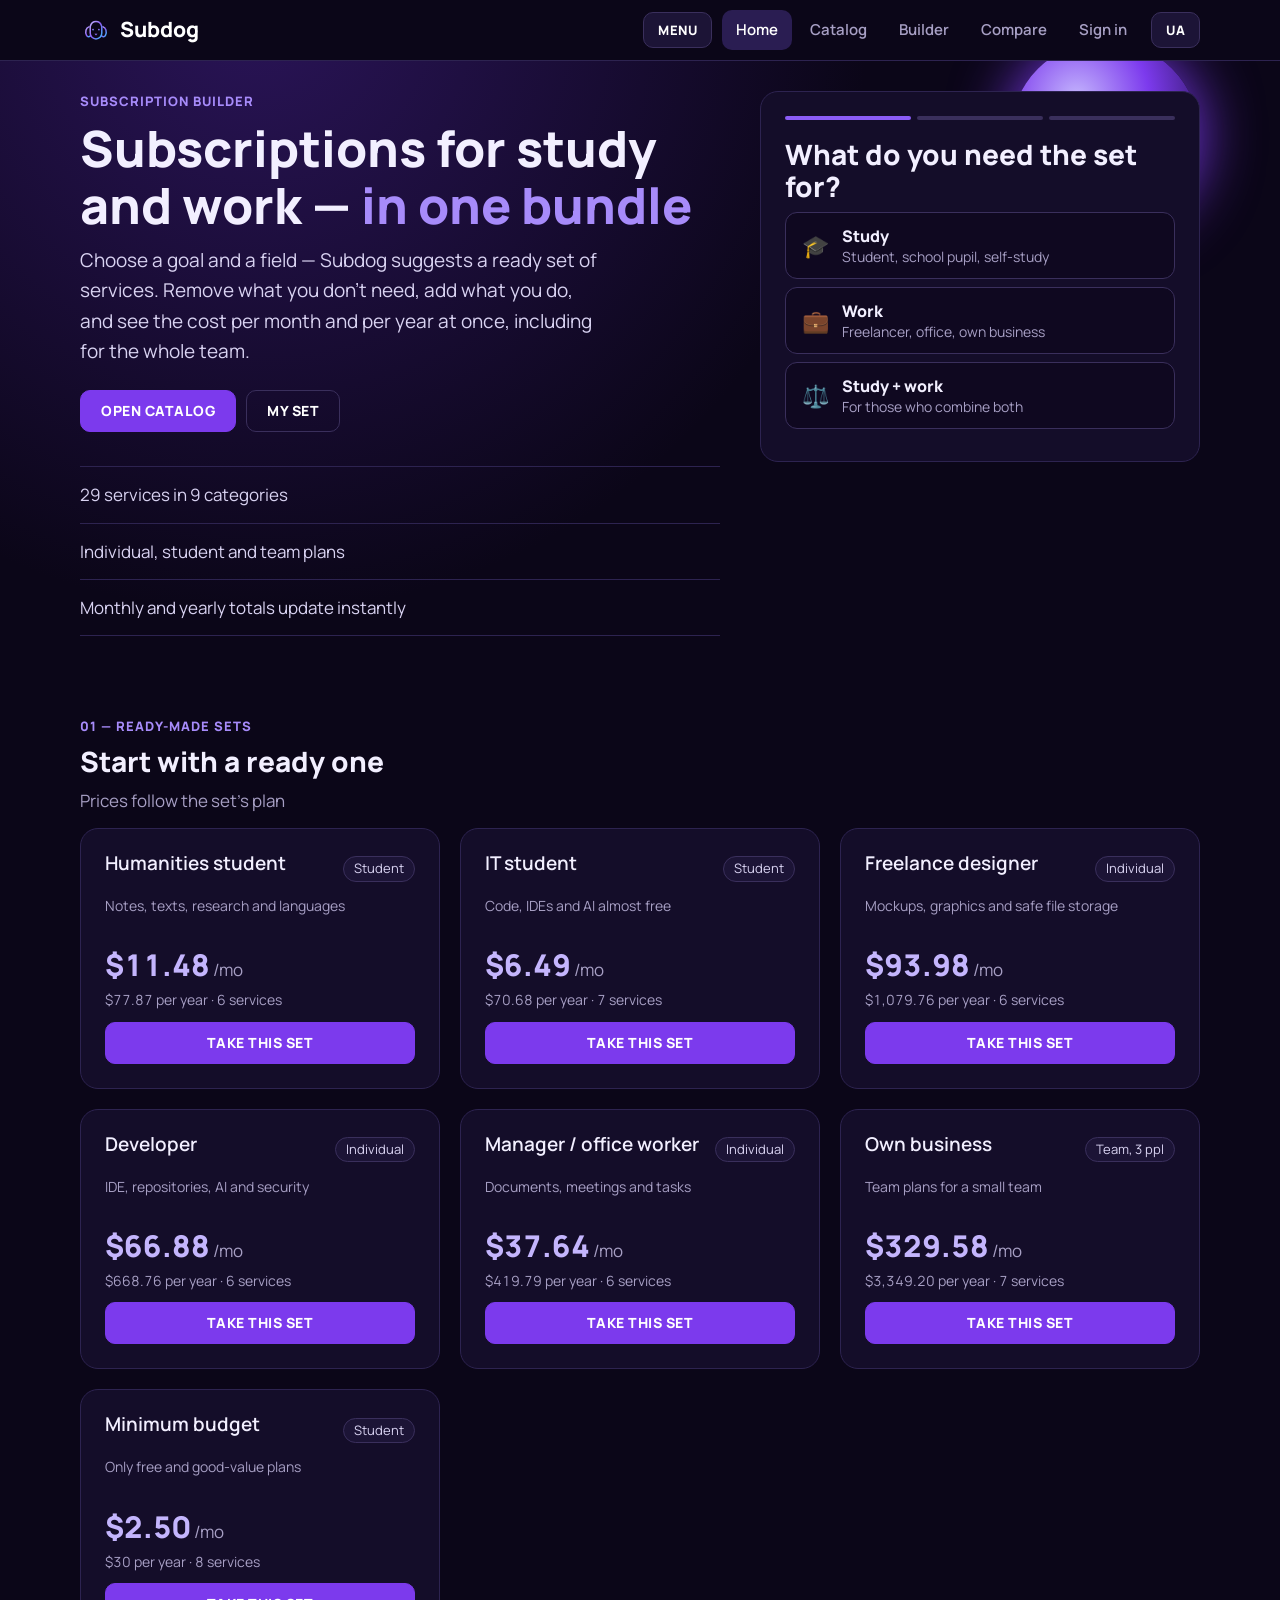
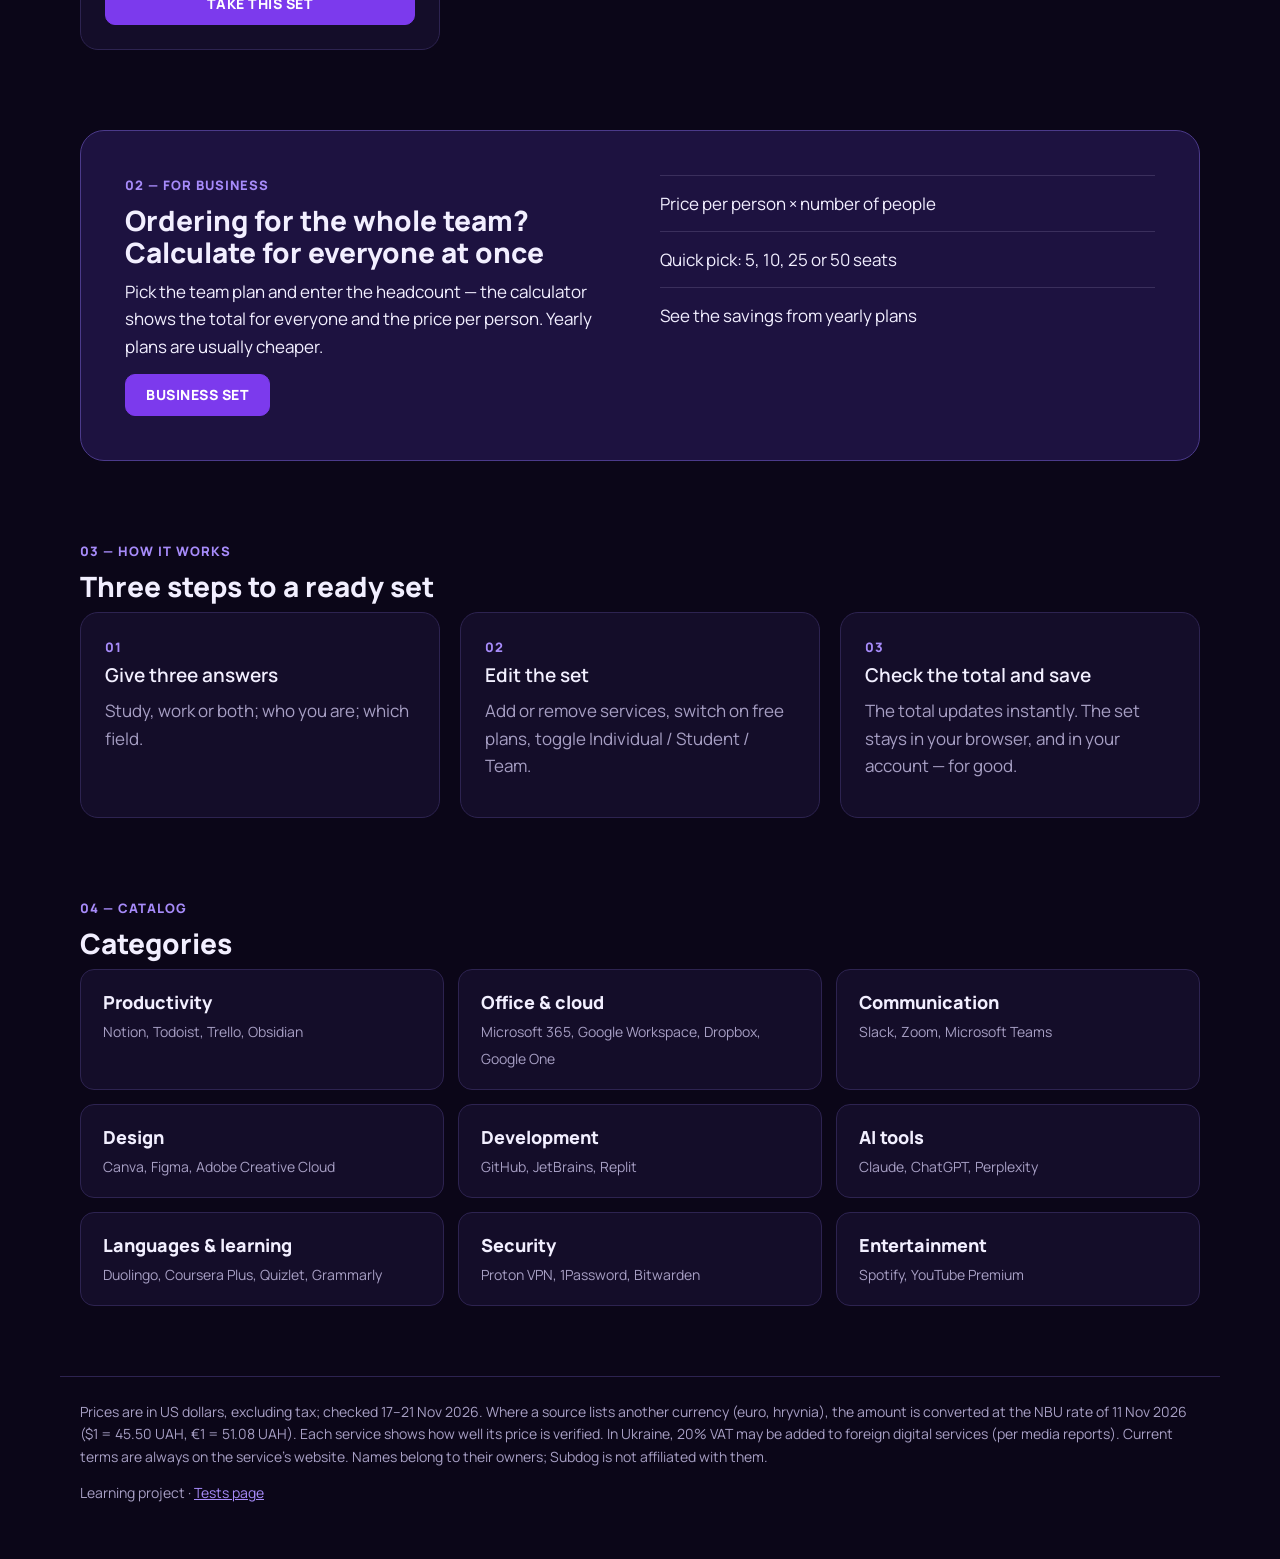
==== commit 0c593bf0: "Rewrite site in lighter style: jQuery, BEM, single CSS, no comments" ====
--- a/index.html
+++ b/index.html
@@ -3,59 +3,277 @@
 <head>
   <meta charset="utf-8">
   <meta name="viewport" content="width=device-width, initial-scale=1">
-  <title>Subdog — конструктор комплекту підписок</title>
-  <meta name="description" content="Оберіть мету й сферу — Subdog збере комплект підписок для навчання й роботи та порахує вартість на місяць і на рік, у тому числі для команди.">
-  <meta name="theme-color" content="#05030c">
-  <link rel="icon" href="data:image/svg+xml,%3Csvg xmlns='http://www.w3.org/2000/svg' viewBox='0 0 100 100'%3E%3Ctext y='.9em' font-size='90'%3E%F0%9F%90%B6%3C/text%3E%3C/svg%3E">
-
-  <!-- Manrope (заголовки), Inter (текст), JetBrains Mono (підписи) — усі мають кирилицю. Без інтернету працюють запасні Helvetica Neue / Arial. -->
-  <link rel="preconnect" href="https://fonts.googleapis.com">
-  <link rel="preconnect" href="https://fonts.gstatic.com" crossorigin>
-  <link rel="stylesheet" href="https://fonts.googleapis.com/css2?family=Manrope:wght@500;600;700;800&amp;family=Inter:wght@300;400;500;600&amp;family=JetBrains+Mono:wght@400;500&amp;display=swap">
-
-  <link rel="stylesheet" href="css/tokens.css">
-  <link rel="stylesheet" href="css/base.css">
-  <link rel="stylesheet" href="css/components.css">
-  <link rel="stylesheet" href="css/pages.css">
+  <title>Subdog</title>
+  <meta name="description" content="">
+  <meta name="theme-color" content="#0b0618">
+  <link rel="icon" href="assets/logo-mark.svg">
+  <link rel="stylesheet" href="https://fonts.googleapis.com/css2?family=Manrope:wght@400;600;800&amp;display=swap">
+  <link rel="stylesheet" href="css/style.css">
 </head>
 <body>
-  <div class="ambient" aria-hidden="true"><span class="blob b1"></span><span class="blob b2"></span><span class="blob b3"></span><span class="grid-lines"></span><span class="grain"></span></div>
-  <a class="skip" href="#app" data-i18n="Перейти до вмісту">Перейти до вмісту</a>
-
-  <header class="site-header" id="siteHeader">
-    <div class="wrap">
-      <div class="bar">
-        <a class="logo" href="#/" aria-label="Subdog — на головну" data-i18n-label="Subdog — на головну">
-          <svg viewBox="0 0 32 32" fill="none" stroke="currentColor" stroke-width="1.7" stroke-linecap="round" stroke-linejoin="round" aria-hidden="true">
-            <path d="M8 12.5c-3 .8-4.6 5.5-2.6 9.5 1 2 3.4 2.2 4.4.4"/>
-            <path d="M24 12.5c3 .8 4.6 5.5 2.6 9.5-1 2-3.4 2.2-4.4.4"/>
-            <path d="M9.5 12c1-3.4 3.9-5.5 6.5-5.5s5.5 2.1 6.5 5.5v7.5c0 3.9-3 6.5-6.5 6.5s-6.5-2.6-6.5-6.5z"/>
-            <circle cx="12.7" cy="15.5" r="1" fill="currentColor" stroke="none"/>
-            <circle cx="19.3" cy="15.5" r="1" fill="currentColor" stroke="none"/>
-            <path d="M14.4 20.2h3.2l-1.6 1.9z" fill="currentColor"/>
-          </svg>
-          Subdog
-        </a>
-        <button class="menu-btn" id="menuBtn" type="button" aria-expanded="false" aria-controls="nav">Меню</button>
-        <nav class="nav" id="nav" aria-label="Основна навігація" data-i18n-label="Основна навігація"></nav>
-        <button class="lang-btn" id="langBtn" type="button" aria-label="Switch to English" title="English">EN</button>
-      </div>
+  <a class="skip" href="#app" data-i18n="Перейти до вмісту"></a>
+
+  <header class="header">
+    <div class="wrap header__bar">
+      <a class="header__logo" href="#/" data-i18n-label="Subdog — на головну">
+        <img src="assets/logo-mark.svg" alt="" width="32" height="32">
+        Subdog
+      </a>
+      <button class="header__menu button button_size_small" type="button" aria-expanded="false"></button>
+      <nav class="header__nav" data-i18n-label="Основна навігація"></nav>
+      <button class="header__lang button button_size_small" type="button"></button>
     </div>
   </header>
 
-  <main id="app" tabindex="-1"><div class="wrap"><p class="muted" data-i18n="Завантаження…">Завантаження…</p></div></main>
-
-  <footer class="site-footer">
-    <div class="wrap">
-      <p id="footNote">Ціни орієнтовні — звіряйте їх на сайтах сервісів. Назви належать їхнім власникам; Subdog з ними не пов'язаний.</p>
-      <p><span data-i18n="Навчальний проєкт">Навчальний проєкт</span> · <a href="tests.html" data-i18n="Сторінка тестів">Сторінка тестів</a></p>
-    </div>
+  <main id="app" class="wrap" tabindex="-1">
+
+    <section class="page page_name_home">
+      <div class="hero">
+        <div class="hero__text">
+          <p class="eyebrow" data-i18n="Конструктор підписок"></p>
+          <h1 class="hero__title"><span data-i18n="Підписки для навчання й роботи —"></span> <span class="hero__accent" data-i18n="одним комплектом"></span></h1>
+          <p class="hero__lead" data-i18n="Оберіть мету й сферу — Subdog запропонує готовий набір сервісів. Приберіть зайве, додайте потрібне й одразу побачите вартість на місяць і на рік, у тому числі для всієї команди."></p>
+          <div class="hero__actions">
+            <a class="button button_type_primary" href="#/catalog" data-i18n="Відкрити каталог"></a>
+            <a class="button button_type_ghost" href="#/builder"><span data-i18n="Мій набір"></span><span class="hero__count"></span></a>
+          </div>
+          <ul class="facts">
+            <li class="facts__item hero__services"></li>
+            <li class="facts__item" data-i18n="Індивідуальний, студентський і командний плани"></li>
+            <li class="facts__item" data-i18n="Сума на місяць і на рік перераховується одразу"></li>
+          </ul>
+        </div>
+        <div class="hero__side">
+          <div class="hero__orb"></div>
+          <div class="wizard card"></div>
+        </div>
+      </div>
+
+      <section class="section">
+        <p class="eyebrow" data-i18n="01 — Готові набори"></p>
+        <h2 data-i18n="Почніть із готового"></h2>
+        <p class="muted" data-i18n="Ціни рахуються за планом набору"></p>
+        <div class="grid presets"></div>
+      </section>
+
+      <section class="section">
+        <div class="business">
+          <div class="business__text">
+            <p class="eyebrow" data-i18n="02 — Для бізнесу"></p>
+            <h2 data-i18n="Замовляєте на всю команду? Рахуйте одразу на всіх"></h2>
+            <p data-i18n="Оберіть командний план і вкажіть кількість людей — калькулятор покаже суму за всіх і ціну на одну людину. Річні тарифи зазвичай дешевші."></p>
+            <button class="button button_type_primary business__button" type="button" data-i18n="Набір для бізнесу"></button>
+          </div>
+          <ul class="business__list">
+            <li class="business__item" data-i18n="Ціна за людину × кількість людей"></li>
+            <li class="business__item" data-i18n="Швидкий вибір: 5, 10, 25 або 50 місць"></li>
+            <li class="business__item" data-i18n="Видно економію від річних тарифів"></li>
+          </ul>
+        </div>
+      </section>
+
+      <section class="section">
+        <p class="eyebrow" data-i18n="03 — Як це працює"></p>
+        <h2 data-i18n="Три кроки до готового набору"></h2>
+        <div class="steps">
+          <div class="steps__item">
+            <p class="eyebrow">01</p>
+            <h3 data-i18n="Дайте три відповіді"></h3>
+            <p class="muted" data-i18n="Навчання, робота чи обидва; хто ви; у якій сфері."></p>
+          </div>
+          <div class="steps__item">
+            <p class="eyebrow">02</p>
+            <h3 data-i18n="Відредагуйте набір"></h3>
+            <p class="muted" data-i18n="Додайте або приберіть сервіси, увімкніть безкоштовні плани, перемкніть Індивідуальний / Студентський / Командний."></p>
+          </div>
+          <div class="steps__item">
+            <p class="eyebrow">03</p>
+            <h3 data-i18n="Перегляньте суму й збережіть"></h3>
+            <p class="muted" data-i18n="Підсумок перераховується одразу. Набір лишається в браузері, а в акаунті — назавжди."></p>
+          </div>
+        </div>
+      </section>
+
+      <section class="section">
+        <p class="eyebrow" data-i18n="04 — Каталог"></p>
+        <h2 data-i18n="Категорії"></h2>
+        <div class="cats"></div>
+      </section>
+    </section>
+
+    <section class="page page_name_catalog">
+      <p class="eyebrow" data-i18n="Каталог"></p>
+      <h1 data-i18n="Усі підписки"></h1>
+      <div class="catalog">
+        <aside class="filters card" data-i18n-label="Фільтри">
+          <div class="field">
+            <label class="field__label" for="catalog-search" data-i18n="Пошук"></label>
+            <input class="input catalog__search" id="catalog-search" type="search" data-i18n-placeholder="Назва або опис">
+          </div>
+          <div class="field">
+            <span class="field__label" data-i18n="План"></span>
+            <div class="catalog__plan"></div>
+          </div>
+          <div class="field">
+            <span class="field__label" data-i18n="Категорія"></span>
+            <div class="chips catalog__cats"></div>
+          </div>
+          <div class="field">
+            <label class="field__label" for="catalog-max"><span data-i18n="Ціна до:"></span> <span class="catalog__max-value"></span></label>
+            <input class="catalog__max" id="catalog-max" type="range" min="0" step="1">
+          </div>
+          <label class="check"><input class="catalog__free" type="checkbox"> <span data-i18n="Є безкоштовний план"></span></label>
+          <label class="check"><input class="catalog__student" type="checkbox"> <span data-i18n="Є студентська знижка"></span></label>
+          <label class="check"><input class="catalog__team" type="checkbox"> <span data-i18n="Є командний план"></span></label>
+          <div class="field">
+            <label class="field__label" for="catalog-sort" data-i18n="Сортування"></label>
+            <select class="input catalog__sort" id="catalog-sort"></select>
+          </div>
+          <button class="button button_size_small button_type_ghost catalog__reset" type="button" data-i18n="Скинути фільтри"></button>
+        </aside>
+        <div class="results">
+          <p class="muted results__count" role="status" aria-live="polite"></p>
+          <div class="grid results__list"></div>
+        </div>
+      </div>
+    </section>
+
+    <section class="page page_name_service">
+      <div class="service-page"></div>
+    </section>
+
+    <section class="page page_name_builder">
+      <p class="eyebrow" data-i18n="Конструктор"></p>
+      <h1 data-i18n="Ваш набір"></h1>
+      <div class="builder">
+        <div class="builder__main">
+          <div class="card">
+            <div class="card__head">
+              <h2 data-i18n="Мій набір"></h2>
+              <button class="button button_size_small button_type_ghost builder__clear" type="button" data-i18n="Очистити"></button>
+            </div>
+            <div class="set"></div>
+          </div>
+          <div class="card">
+            <h2 data-i18n="Додати сервіс"></h2>
+            <input class="input builder__search" type="search" data-i18n-placeholder="Пошук сервісу" data-i18n-label="Пошук сервісу">
+            <div class="chips builder__cats"></div>
+            <div class="adder"></div>
+          </div>
+        </div>
+        <aside class="calc card" data-i18n-label="Калькулятор"></aside>
+      </div>
+    </section>
+
+    <section class="page page_name_compare">
+      <p class="eyebrow" data-i18n="Порівняння"></p>
+      <h1 data-i18n="Порівняйте дві підписки"></h1>
+      <div class="card">
+        <div class="form-grid">
+          <div class="field">
+            <label class="field__label" for="compare-first" data-i18n="Перший сервіс"></label>
+            <select class="input compare__first" id="compare-first"></select>
+          </div>
+          <div class="field">
+            <label class="field__label" for="compare-second" data-i18n="Другий сервіс"></label>
+            <select class="input compare__second" id="compare-second"></select>
+          </div>
+        </div>
+        <p class="muted small" data-i18n="Підказка: у каталозі натисніть «Порівняти» на картках."></p>
+      </div>
+      <div class="compare__result"></div>
+    </section>
+
+    <section class="page page_name_account">
+      <p class="eyebrow" data-i18n="Акаунт"></p>
+      <div class="auth">
+        <h1 data-i18n="Вхід"></h1>
+        <div class="card">
+          <div class="auth__tabs">
+            <button class="chip auth__tab" type="button" data-tab="login" data-i18n="Вхід"></button>
+            <button class="chip auth__tab" type="button" data-tab="register" data-i18n="Реєстрація"></button>
+          </div>
+          <form class="auth__form" novalidate>
+            <div class="field auth__name">
+              <label class="field__label" for="auth-name" data-i18n="Ім'я"></label>
+              <input class="input" id="auth-name" name="name" type="text" autocomplete="name">
+            </div>
+            <div class="field">
+              <label class="field__label" for="auth-email" data-i18n="Пошта"></label>
+              <input class="input" id="auth-email" name="email" type="email" autocomplete="email">
+            </div>
+            <div class="field">
+              <label class="field__label" for="auth-password" data-i18n="Пароль"></label>
+              <input class="input" id="auth-password" name="password" type="password">
+              <span class="field__hint auth__hint" data-i18n="Щонайменше 6 символів"></span>
+            </div>
+            <p class="error auth__error" role="alert" hidden></p>
+            <button class="button button_type_primary button_size_wide auth__submit" type="submit"></button>
+          </form>
+          <p class="muted small auth__note"></p>
+        </div>
+      </div>
+      <div class="user">
+        <div class="card__head">
+          <h1 data-i18n="Мої набори"></h1>
+          <div>
+            <span class="muted user__info"></span>
+            <button class="button button_size_small button_type_ghost user__logout" type="button" data-i18n="Вийти"></button>
+          </div>
+        </div>
+        <div class="grid user__sets"></div>
+      </div>
+    </section>
+
+    <section class="page page_name_admin">
+      <p class="eyebrow" data-i18n="Адміністратор"></p>
+      <h1 data-i18n="Каталог"></h1>
+      <div class="admin__guard empty">
+        <div class="empty__icon">🔒</div>
+        <h2 data-i18n="Тільки для адміністратора"></h2>
+        <p data-i18n="Увійдіть як адміністратор, щоб керувати каталогом."></p>
+        <a class="button button_type_primary" href="#/account" data-i18n="Увійти"></a>
+      </div>
+      <div class="admin__panel">
+        <div class="hero__actions">
+          <button class="button button_type_primary admin__add" type="button" data-i18n="+ Додати сервіс"></button>
+          <button class="button button_type_ghost admin__export" type="button" data-i18n="Експорт JSON"></button>
+          <button class="button button_type_ghost admin__reset" type="button" data-i18n="Скинути до початкового"></button>
+        </div>
+        <p class="muted admin__info"></p>
+        <div class="card table-box">
+          <table class="table">
+            <thead>
+              <tr>
+                <th data-i18n="Сервіс"></th>
+                <th data-i18n="Категорія"></th>
+                <th data-i18n="Ціна/міс"></th>
+                <th data-i18n="Річний"></th>
+                <th data-i18n="Студ."></th>
+                <th data-i18n="Команда"></th>
+                <th>Free</th>
+                <th data-i18n="Ціни від"></th>
+                <th></th>
+              </tr>
+            </thead>
+            <tbody class="admin__rows"></tbody>
+          </table>
+        </div>
+      </div>
+    </section>
+
+  </main>
+
+  <footer class="footer wrap">
+    <p class="footer__note"></p>
+    <p><span data-i18n="Навчальний проєкт"></span> · <a href="tests.html" data-i18n="Сторінка тестів"></a></p>
   </footer>
 
-  <dialog id="dlg" aria-labelledby="dlgTitle"></dialog>
-  <div id="toast" role="status" aria-live="polite"></div>
+  <dialog class="dialog"></dialog>
+  <div class="toast" role="status" aria-live="polite"></div>
 
   <script src="data/catalog.js"></script>
+  <script src="js/jquery.min.js"></script>
   <script src="js/calc.js"></script>
   <script src="js/i18n.js"></script>
   <script src="js/api.js"></script>
--- a/css/style.css
+++ b/css/style.css
@@ -0,0 +1,1111 @@
+* {
+  box-sizing: border-box;
+}
+
+body {
+  margin: 0;
+  background: #0b0618 radial-gradient(circle at 20% 0, #2a1458, transparent 45%);
+  background-attachment: fixed;
+  color: #f2efff;
+  font-family: Manrope, Arial, sans-serif;
+  font-size: 17px;
+  line-height: 1.6;
+}
+
+h1,
+h2,
+h3 {
+  margin: 0 0 10px;
+  line-height: 1.15;
+}
+
+h1 {
+  font-size: 44px;
+  font-weight: 800;
+}
+
+h2 {
+  font-size: 28px;
+  font-weight: 800;
+}
+
+h3 {
+  font-size: 19px;
+  font-weight: 600;
+}
+
+p {
+  margin: 0 0 14px;
+}
+
+a {
+  color: #a78bfa;
+}
+
+a:hover {
+  color: #fff;
+}
+
+s {
+  color: #a79fc4;
+}
+
+:focus-visible {
+  outline: 2px solid #38d5f8;
+  outline-offset: 2px;
+}
+
+.wrap {
+  max-width: 1160px;
+  margin: 0 auto;
+  padding: 0 20px;
+}
+
+.skip {
+  position: absolute;
+  left: -999px;
+  top: 8px;
+  padding: 8px 12px;
+  background: #fff;
+  color: #000;
+}
+
+.skip:focus {
+  left: 8px;
+  z-index: 10;
+}
+
+.muted {
+  color: #a79fc4;
+}
+
+.small {
+  font-size: 14px;
+}
+
+.num {
+  font-variant-numeric: tabular-nums;
+}
+
+.eyebrow {
+  margin: 0 0 8px;
+  color: #a78bfa;
+  font-size: 13px;
+  font-weight: 800;
+  letter-spacing: 1px;
+  text-transform: uppercase;
+}
+
+.page {
+  display: none;
+  padding: 30px 0 70px;
+}
+
+.section {
+  margin-top: 80px;
+}
+
+.header {
+  position: sticky;
+  top: 0;
+  z-index: 5;
+  background: #0b0618;
+  border-bottom: 1px solid #2d2350;
+}
+
+.header__bar {
+  display: flex;
+  align-items: center;
+  gap: 10px;
+  padding-top: 10px;
+  padding-bottom: 10px;
+}
+
+.header__logo {
+  display: flex;
+  align-items: center;
+  gap: 8px;
+  margin-right: auto;
+  color: #fff;
+  font-size: 21px;
+  font-weight: 800;
+  text-decoration: none;
+}
+
+.header__nav {
+  display: flex;
+  gap: 4px;
+}
+
+.header__link {
+  padding: 8px 14px;
+  border-radius: 10px;
+  color: #a79fc4;
+  font-size: 15px;
+  font-weight: 600;
+  text-decoration: none;
+}
+
+.header__link:hover {
+  background: #1c1436;
+  color: #fff;
+}
+
+.header__link_active_yes {
+  background: #2a1d52;
+  color: #fff;
+}
+
+.header__count {
+  margin-left: 6px;
+  padding: 1px 7px;
+  border-radius: 10px;
+  background: #7c3aed;
+  color: #fff;
+  font-size: 12px;
+}
+
+.header__menu {
+  display: none;
+}
+
+.button {
+  display: inline-block;
+  min-height: 42px;
+  padding: 9px 20px;
+  border: 1px solid #3a2f5c;
+  border-radius: 10px;
+  background: #1c1436;
+  color: #fff;
+  font-family: inherit;
+  font-size: 14px;
+  font-weight: 800;
+  line-height: 22px;
+  letter-spacing: 0.5px;
+  text-align: center;
+  text-decoration: none;
+  text-transform: uppercase;
+  cursor: pointer;
+}
+
+.button:hover {
+  border-color: #8b5cf6;
+  background: #2a1d52;
+  color: #fff;
+}
+
+.button:disabled {
+  opacity: 0.4;
+  cursor: default;
+}
+
+.button_type_primary {
+  border-color: #7c3aed;
+  background: #7c3aed;
+}
+
+.button_type_primary:hover {
+  background: #6d28d9;
+  border-color: #6d28d9;
+}
+
+.button_type_ghost {
+  background: transparent;
+}
+
+.button_type_danger {
+  background: transparent;
+  color: #fda4af;
+}
+
+.button_type_danger:hover {
+  background: #3a1620;
+  border-color: #fda4af;
+  color: #fda4af;
+}
+
+.button_size_small {
+  min-height: 36px;
+  padding: 6px 14px;
+  font-size: 13px;
+}
+
+.button_size_wide {
+  width: 100%;
+}
+
+.button_active_yes {
+  border-color: #38d5f8;
+  background: #0f3340;
+  color: #7be3fb;
+}
+
+.card {
+  margin-bottom: 20px;
+  padding: 24px;
+  border: 1px solid #2d2350;
+  border-radius: 18px;
+  background: #140d29;
+}
+
+.card__head {
+  display: flex;
+  align-items: center;
+  justify-content: space-between;
+  gap: 12px;
+}
+
+.grid {
+  display: grid;
+  grid-template-columns: repeat(3, 1fr);
+  gap: 20px;
+}
+
+.grid .card {
+  margin-bottom: 0;
+}
+
+.tag {
+  display: inline-block;
+  padding: 2px 10px;
+  border: 1px solid #3a2f5c;
+  border-radius: 20px;
+  background: #1c1436;
+  color: #d9d3f2;
+  font-size: 13px;
+  line-height: 1.5;
+}
+
+.tag_type_good {
+  border-color: #1d5566;
+  background: #0f3340;
+  color: #7be3fb;
+}
+
+.tag_type_accent {
+  border-color: #6d4fd0;
+  background: #2a1d52;
+  color: #ddd2ff;
+}
+
+.tag_type_warn {
+  border-color: #6b5513;
+  background: #3a2f0a;
+  color: #fcd34d;
+}
+
+.tags {
+  display: flex;
+  flex-wrap: wrap;
+  gap: 6px;
+  margin: 8px 0;
+}
+
+.field {
+  margin-bottom: 16px;
+}
+
+.field__label {
+  display: block;
+  margin-bottom: 6px;
+  color: #d9d3f2;
+  font-size: 15px;
+  font-weight: 600;
+}
+
+.field__hint {
+  display: block;
+  margin-top: 4px;
+  color: #a79fc4;
+  font-size: 13px;
+}
+
+.input {
+  display: block;
+  width: 100%;
+  min-height: 44px;
+  padding: 8px 12px;
+  border: 1px solid #3a2f5c;
+  border-radius: 10px;
+  background: #0f0820;
+  color: #f2efff;
+  font-family: inherit;
+  font-size: 16px;
+}
+
+.input:focus {
+  border-color: #8b5cf6;
+  outline: none;
+}
+
+textarea.input {
+  min-height: 90px;
+}
+
+select.input option {
+  background: #140d29;
+}
+
+.check {
+  display: flex;
+  align-items: center;
+  gap: 10px;
+  margin-bottom: 10px;
+  font-size: 15px;
+  cursor: pointer;
+}
+
+.check input {
+  width: 20px;
+  height: 20px;
+  accent-color: #8b5cf6;
+}
+
+input[type='range'] {
+  width: 100%;
+  accent-color: #8b5cf6;
+}
+
+.switch {
+  display: flex;
+  border: 1px solid #3a2f5c;
+  border-radius: 12px;
+  background: #0f0820;
+}
+
+.switch__item {
+  flex: 1;
+  padding: 8px 4px;
+  border: 0;
+  border-radius: 10px;
+  background: transparent;
+  color: #a79fc4;
+  font-family: inherit;
+  font-size: 13px;
+  font-weight: 600;
+  cursor: pointer;
+}
+
+.switch__item:hover {
+  color: #fff;
+}
+
+.switch__item_active_yes {
+  background: #2a1d52;
+  color: #fff;
+}
+
+.filters .switch {
+  flex-direction: column;
+}
+
+.chips {
+  display: flex;
+  flex-wrap: wrap;
+  gap: 6px;
+}
+
+.chip {
+  padding: 5px 13px;
+  border: 1px solid #3a2f5c;
+  border-radius: 20px;
+  background: transparent;
+  color: #d9d3f2;
+  font-family: inherit;
+  font-size: 14px;
+  cursor: pointer;
+}
+
+.chip:hover {
+  border-color: #8b5cf6;
+}
+
+.chip_active_yes {
+  border-color: #7c3aed;
+  background: #7c3aed;
+  color: #fff;
+}
+
+.hero {
+  display: flex;
+  align-items: flex-start;
+  gap: 40px;
+}
+
+.hero__text {
+  flex: 1;
+}
+
+.hero__title {
+  font-size: 50px;
+}
+
+.hero__accent {
+  color: #a78bfa;
+}
+
+.hero__lead {
+  max-width: 520px;
+  margin-bottom: 24px;
+  color: #d9d3f2;
+  font-size: 19px;
+}
+
+.hero__actions {
+  display: flex;
+  flex-wrap: wrap;
+  gap: 10px;
+}
+
+.hero__side {
+  position: relative;
+  width: 440px;
+}
+
+.hero__orb {
+  position: absolute;
+  top: -50px;
+  right: 0;
+  width: 190px;
+  height: 190px;
+  border-radius: 50%;
+  background: radial-gradient(circle at 35% 30%, #c4b5fd, #7c3aed 40%, #2a1458 80%);
+  box-shadow: 0 0 60px #7c3aed;
+}
+
+.hero__side .card {
+  position: relative;
+}
+
+.facts {
+  margin: 34px 0 0;
+  padding: 0;
+  list-style: none;
+}
+
+.facts__item {
+  padding: 14px 0;
+  border-top: 1px solid #2d2350;
+  color: #d9d3f2;
+}
+
+.facts__item:last-child {
+  border-bottom: 1px solid #2d2350;
+}
+
+.wizard__steps {
+  display: flex;
+  gap: 6px;
+  margin-bottom: 18px;
+}
+
+.wizard__step {
+  flex: 1;
+  height: 4px;
+  border-radius: 4px;
+  background: #3a2f5c;
+}
+
+.wizard__step_done_yes {
+  background: #8b5cf6;
+}
+
+.wizard__picked {
+  display: flex;
+  flex-wrap: wrap;
+  gap: 6px;
+  margin-bottom: 12px;
+}
+
+.wizard__actions {
+  display: flex;
+  gap: 10px;
+  margin-top: 12px;
+}
+
+.choice {
+  display: flex;
+  align-items: center;
+  gap: 12px;
+  width: 100%;
+  margin-bottom: 8px;
+  padding: 12px 14px;
+  border: 1px solid #3a2f5c;
+  border-radius: 12px;
+  background: #0f0820;
+  color: inherit;
+  font-family: inherit;
+  font-size: 16px;
+  text-align: left;
+  cursor: pointer;
+}
+
+.choice:hover {
+  border-color: #8b5cf6;
+}
+
+.choice_selected_yes {
+  border-color: #8b5cf6;
+  background: #2a1d52;
+}
+
+.choice__icon {
+  width: 30px;
+  font-size: 22px;
+  text-align: center;
+}
+
+.choice__title {
+  display: block;
+  font-weight: 800;
+}
+
+.choice__text {
+  display: block;
+  color: #a79fc4;
+  font-size: 14px;
+}
+
+.preset {
+  display: flex;
+  flex-direction: column;
+  gap: 10px;
+}
+
+.preset__top {
+  display: flex;
+  align-items: center;
+  justify-content: space-between;
+  gap: 8px;
+}
+
+.preset__price {
+  color: #c4b5fd;
+  font-size: 30px;
+  font-weight: 800;
+}
+
+.preset .button {
+  margin-top: auto;
+}
+
+.business {
+  display: flex;
+  gap: 40px;
+  padding: 44px;
+  border: 1px solid #4b3a8a;
+  border-radius: 24px;
+  background: #1d1240;
+}
+
+.business__text {
+  flex: 1;
+}
+
+.business__list {
+  flex: 1;
+  margin: 0;
+  padding: 0;
+  list-style: none;
+}
+
+.business__item {
+  padding: 14px 0;
+  border-top: 1px solid #3a2f5c;
+}
+
+.steps {
+  display: grid;
+  grid-template-columns: repeat(3, 1fr);
+  gap: 20px;
+}
+
+.steps__item {
+  padding: 24px;
+  border: 1px solid #2d2350;
+  border-radius: 18px;
+  background: #140d29;
+}
+
+.cats {
+  display: grid;
+  grid-template-columns: repeat(3, 1fr);
+  gap: 14px;
+}
+
+.cats__item {
+  display: block;
+  padding: 18px 22px;
+  border: 1px solid #2d2350;
+  border-radius: 14px;
+  background: #140d29;
+  color: #f2efff;
+  text-decoration: none;
+}
+
+.cats__item:hover {
+  border-color: #8b5cf6;
+  color: #fff;
+}
+
+.cats__name {
+  display: block;
+  font-size: 18px;
+  font-weight: 800;
+}
+
+.catalog {
+  display: flex;
+  align-items: flex-start;
+  gap: 30px;
+}
+
+.filters {
+  width: 280px;
+  flex: none;
+}
+
+.results {
+  flex: 1;
+}
+
+.service {
+  display: flex;
+  flex-direction: column;
+}
+
+.service__head {
+  display: flex;
+  align-items: center;
+  gap: 12px;
+}
+
+.service__head h3 {
+  margin: 0;
+}
+
+.service__head a {
+  color: #fff;
+  text-decoration: none;
+}
+
+.service__desc {
+  flex: 1;
+  color: #a79fc4;
+  font-size: 15px;
+}
+
+.service__price {
+  margin: 6px 0 12px;
+  font-size: 24px;
+  font-weight: 800;
+}
+
+.service__price small {
+  color: #a79fc4;
+  font-size: 14px;
+  font-weight: 400;
+}
+
+.service__actions {
+  display: flex;
+  flex-wrap: wrap;
+  gap: 8px;
+}
+
+.logo {
+  display: flex;
+  flex: none;
+  align-items: center;
+  justify-content: center;
+  width: 46px;
+  height: 46px;
+  border: 1px solid #4b3a8a;
+  border-radius: 12px;
+  background: #2a1d52;
+  font-size: 19px;
+  font-weight: 800;
+}
+
+.logo_size_big {
+  width: 72px;
+  height: 72px;
+  font-size: 30px;
+}
+
+.builder {
+  display: flex;
+  align-items: flex-start;
+  gap: 30px;
+}
+
+.builder__main {
+  flex: 1;
+}
+
+.calc {
+  width: 390px;
+  flex: none;
+}
+
+.item {
+  display: flex;
+  align-items: center;
+  gap: 14px;
+  padding: 16px 0;
+  border-top: 1px solid #2d2350;
+}
+
+.item:first-child {
+  border-top: 0;
+}
+
+.item__body {
+  flex: 1;
+}
+
+.item__name {
+  color: #fff;
+  font-size: 19px;
+  font-weight: 800;
+  text-decoration: none;
+}
+
+.item__controls {
+  display: flex;
+  flex-wrap: wrap;
+  align-items: center;
+  gap: 10px;
+}
+
+.item__cost {
+  font-size: 19px;
+  font-weight: 800;
+  text-align: right;
+  white-space: nowrap;
+}
+
+.item__cost small {
+  display: block;
+  color: #a79fc4;
+  font-size: 13px;
+  font-weight: 400;
+}
+
+.licenses {
+  display: flex;
+  align-items: center;
+  gap: 6px;
+}
+
+.licenses__count {
+  min-width: 26px;
+  text-align: center;
+  font-weight: 800;
+}
+
+.adder {
+  display: grid;
+  grid-template-columns: repeat(2, 1fr);
+  gap: 8px;
+  margin-top: 14px;
+}
+
+.adder__item {
+  display: flex;
+  align-items: center;
+  gap: 10px;
+  padding: 10px 12px;
+  border: 1px solid #2d2350;
+  border-radius: 12px;
+  background: #0f0820;
+  color: inherit;
+  font-family: inherit;
+  font-size: 15px;
+  text-align: left;
+  cursor: pointer;
+}
+
+.adder__item:hover {
+  border-color: #8b5cf6;
+}
+
+.stepper {
+  display: flex;
+  align-items: center;
+  gap: 8px;
+}
+
+.stepper .input {
+  width: 80px;
+  text-align: center;
+}
+
+.total {
+  display: flex;
+  align-items: baseline;
+  justify-content: space-between;
+  padding: 12px 0;
+  border-top: 1px solid #3a2f5c;
+}
+
+.total__value {
+  color: #c4b5fd;
+  font-size: 32px;
+  font-weight: 800;
+}
+
+.total_period_year .total__value {
+  font-size: 22px;
+}
+
+.notice {
+  margin: 0 0 10px;
+  padding: 10px 14px;
+  border: 1px solid #6b5513;
+  border-radius: 10px;
+  background: #3a2f0a;
+  color: #fcd34d;
+  font-size: 15px;
+}
+
+.notice_type_good {
+  border-color: #1d5566;
+  background: #0f3340;
+  color: #7be3fb;
+}
+
+.empty {
+  padding: 40px 10px;
+  color: #a79fc4;
+  text-align: center;
+}
+
+.empty__icon {
+  font-size: 40px;
+}
+
+.table-box {
+  overflow-x: auto;
+}
+
+.table {
+  width: 100%;
+  border-collapse: collapse;
+}
+
+.table th,
+.table td {
+  padding: 12px;
+  border-bottom: 1px solid #2d2350;
+  text-align: left;
+  vertical-align: top;
+}
+
+.table th {
+  color: #a79fc4;
+  font-size: 13px;
+  text-transform: uppercase;
+}
+
+.table__cell_best_yes {
+  background: #0f3340;
+  color: #7be3fb;
+  font-weight: 800;
+}
+
+.auth {
+  max-width: 460px;
+}
+
+.auth__tabs {
+  display: flex;
+  gap: 8px;
+  margin-bottom: 18px;
+}
+
+.error {
+  margin: 0 0 14px;
+  padding: 10px 14px;
+  border-radius: 10px;
+  background: #3a1620;
+  color: #fda4af;
+  font-size: 15px;
+}
+
+.dialog {
+  width: 580px;
+  max-width: 94%;
+  max-height: 94%;
+  padding: 28px;
+  border: 1px solid #4b3a8a;
+  border-radius: 22px;
+  background: #140d29;
+  color: #f2efff;
+}
+
+.dialog::backdrop {
+  background: rgba(3, 1, 10, 0.75);
+}
+
+.dialog__actions {
+  display: flex;
+  justify-content: flex-end;
+  gap: 8px;
+  margin-top: 12px;
+}
+
+.form-grid {
+  display: grid;
+  grid-template-columns: 1fr 1fr;
+  gap: 0 16px;
+}
+
+.toast {
+  position: fixed;
+  left: 50%;
+  bottom: 24px;
+  z-index: 20;
+  max-width: 90%;
+  padding: 12px 22px;
+  border: 1px solid #6d4fd0;
+  border-radius: 12px;
+  background: #1d1240;
+  text-align: center;
+  opacity: 0;
+  pointer-events: none;
+  transform: translateX(-50%);
+  transition: opacity 0.2s;
+}
+
+.toast_visible_yes {
+  opacity: 1;
+}
+
+.kbd {
+  padding: 1px 6px;
+  border-radius: 6px;
+  background: #2a1d52;
+  font-size: 14px;
+}
+
+.footer {
+  padding-top: 24px;
+  padding-bottom: 40px;
+  border-top: 1px solid #2d2350;
+  color: #a79fc4;
+  font-size: 14px;
+}
+
+@media (max-width: 900px) {
+  h1 {
+    font-size: 34px;
+  }
+
+  .hero__title {
+    font-size: 36px;
+  }
+
+  .hero,
+  .catalog,
+  .builder,
+  .business {
+    display: block;
+  }
+
+  .hero__side,
+  .filters,
+  .calc {
+    width: auto;
+  }
+
+  .hero__orb {
+    display: none;
+  }
+
+  .hero__side {
+    margin-top: 30px;
+  }
+
+  .business__text {
+    margin-bottom: 20px;
+  }
+
+  .grid,
+  .steps,
+  .cats {
+    grid-template-columns: 1fr 1fr;
+  }
+
+  .header__menu {
+    display: inline-block;
+  }
+
+  .header__nav {
+    display: none;
+    position: absolute;
+    top: 100%;
+    left: 20px;
+    right: 20px;
+    flex-direction: column;
+    padding: 8px;
+    border: 1px solid #3a2f5c;
+    border-radius: 14px;
+    background: #140d29;
+  }
+
+  .header_open_yes .header__nav {
+    display: flex;
+  }
+
+  .header__link {
+    padding: 12px 14px;
+  }
+}
+
+@media (max-width: 600px) {
+  body {
+    font-size: 16px;
+  }
+
+  h1 {
+    font-size: 28px;
+  }
+
+  h2 {
+    font-size: 24px;
+  }
+
+  .hero__title {
+    font-size: 30px;
+  }
+
+  .wrap {
+    padding: 0 14px;
+  }
+
+  .card {
+    padding: 18px;
+  }
+
+  .grid,
+  .steps,
+  .cats,
+  .form-grid,
+  .adder {
+    grid-template-columns: 1fr;
+  }
+
+  .business {
+    padding: 24px 18px;
+  }
+
+  .item {
+    flex-wrap: wrap;
+  }
+
+  .item__cost {
+    width: 100%;
+    text-align: left;
+  }
+}
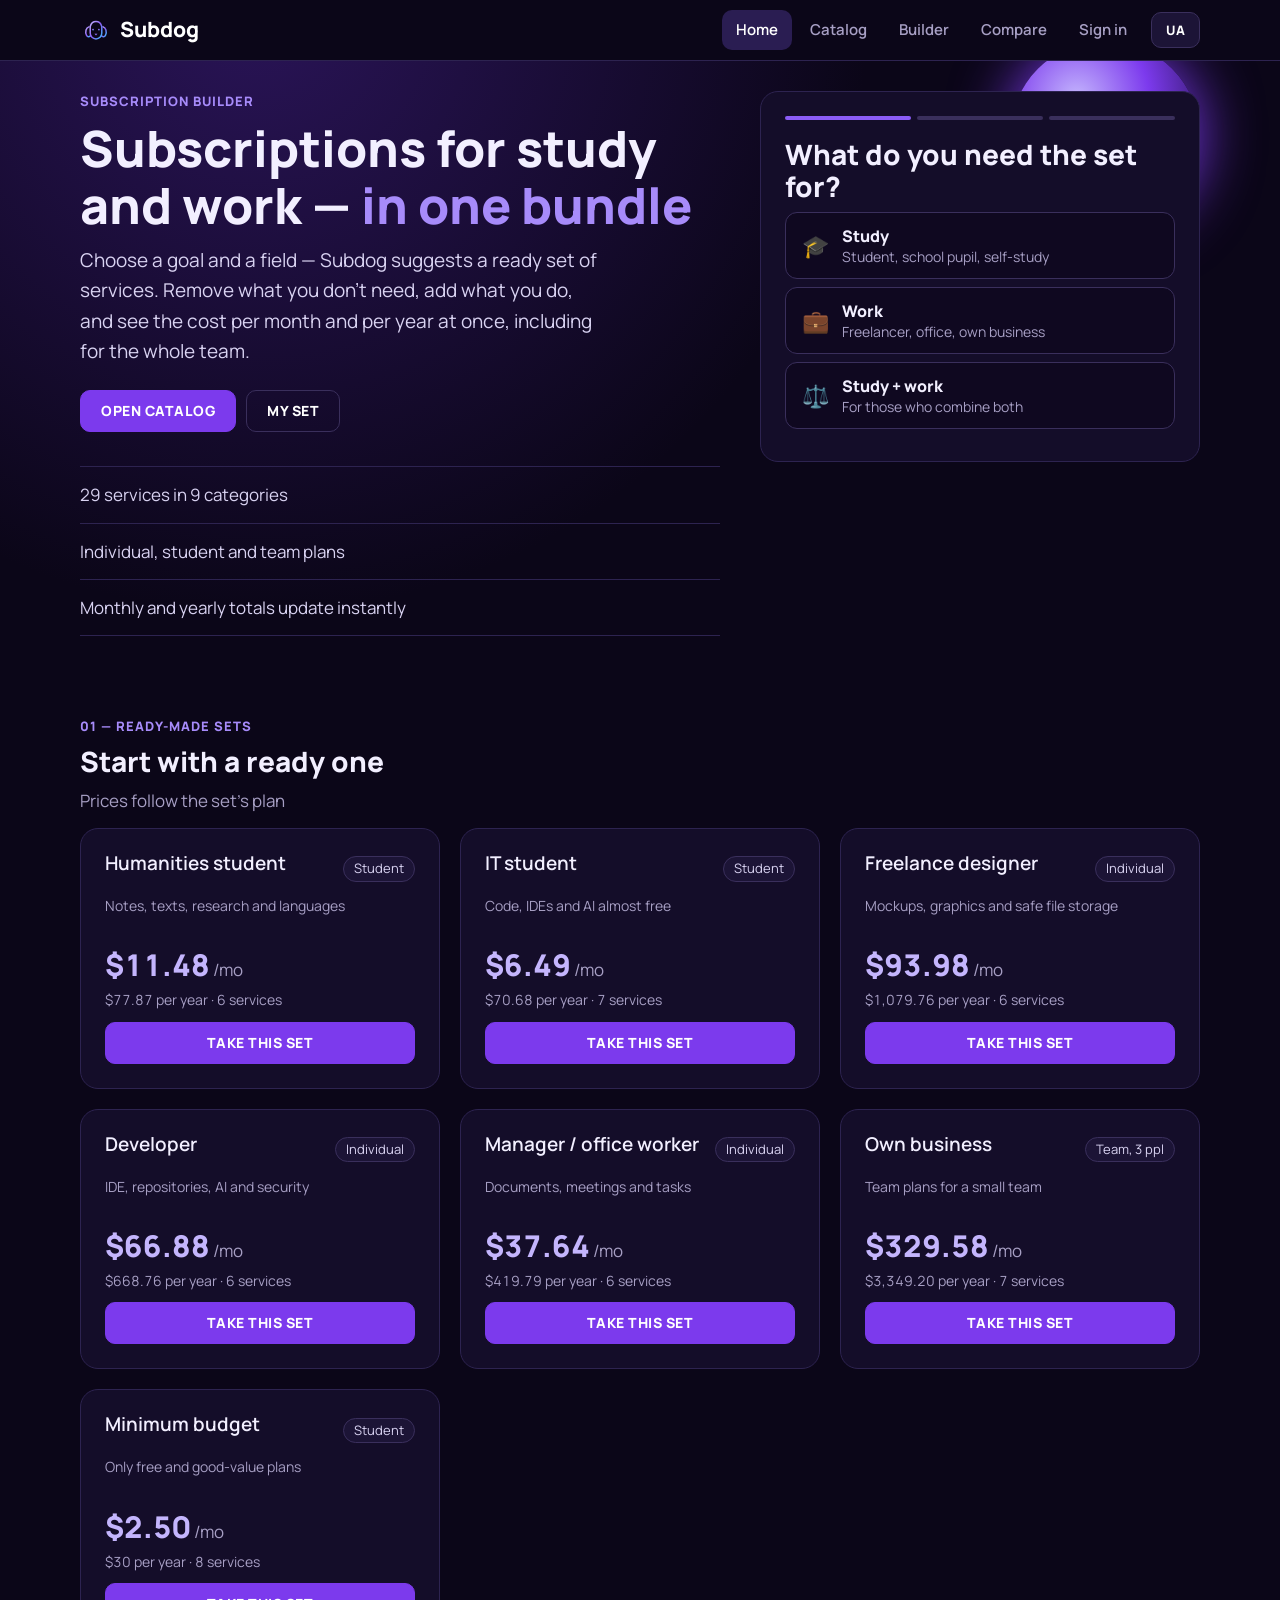
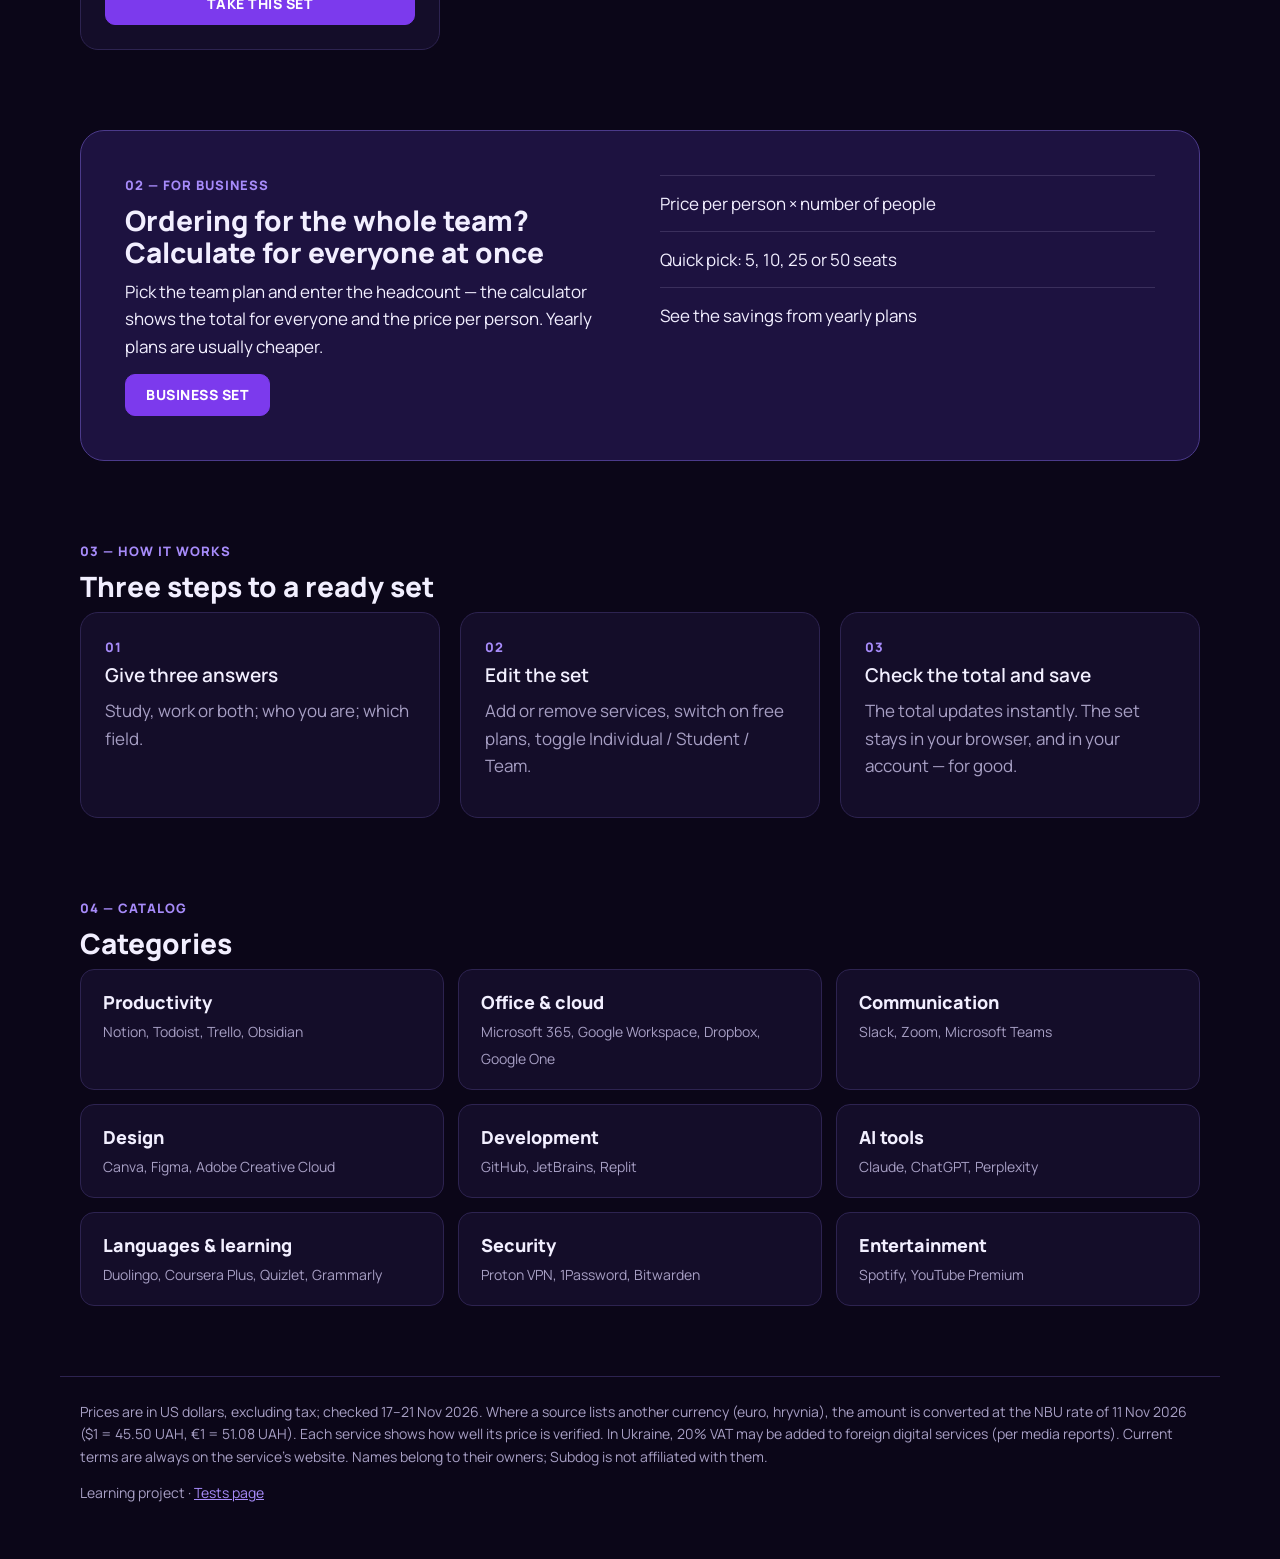
==== commit 65e9adcb: "Center sign-in form, hide menu button on wide screens" ====
--- a/index.html
+++ b/index.html
@@ -185,8 +185,8 @@
     </section>
 
     <section class="page page_name_account">
-      <p class="eyebrow" data-i18n="Акаунт"></p>
       <div class="auth">
+        <p class="eyebrow" data-i18n="Акаунт"></p>
         <h1 data-i18n="Вхід"></h1>
         <div class="card">
           <div class="auth__tabs">
@@ -214,6 +214,7 @@
         </div>
       </div>
       <div class="user">
+        <p class="eyebrow" data-i18n="Акаунт"></p>
         <div class="card__head">
           <h1 data-i18n="Мої набори"></h1>
           <div>
--- a/css/style.css
+++ b/css/style.css
@@ -165,7 +165,7 @@
   font-size: 12px;
 }
 
-.header__menu {
+.header__bar .header__menu {
   display: none;
 }
 
@@ -916,6 +916,12 @@
 
 .auth {
   max-width: 460px;
+  margin: 40px auto;
+}
+
+.auth .eyebrow,
+.auth h1 {
+  text-align: center;
 }
 
 .auth__tabs {
@@ -1037,7 +1043,7 @@
     grid-template-columns: 1fr 1fr;
   }
 
-  .header__menu {
+  .header__bar .header__menu {
     display: inline-block;
   }
 
